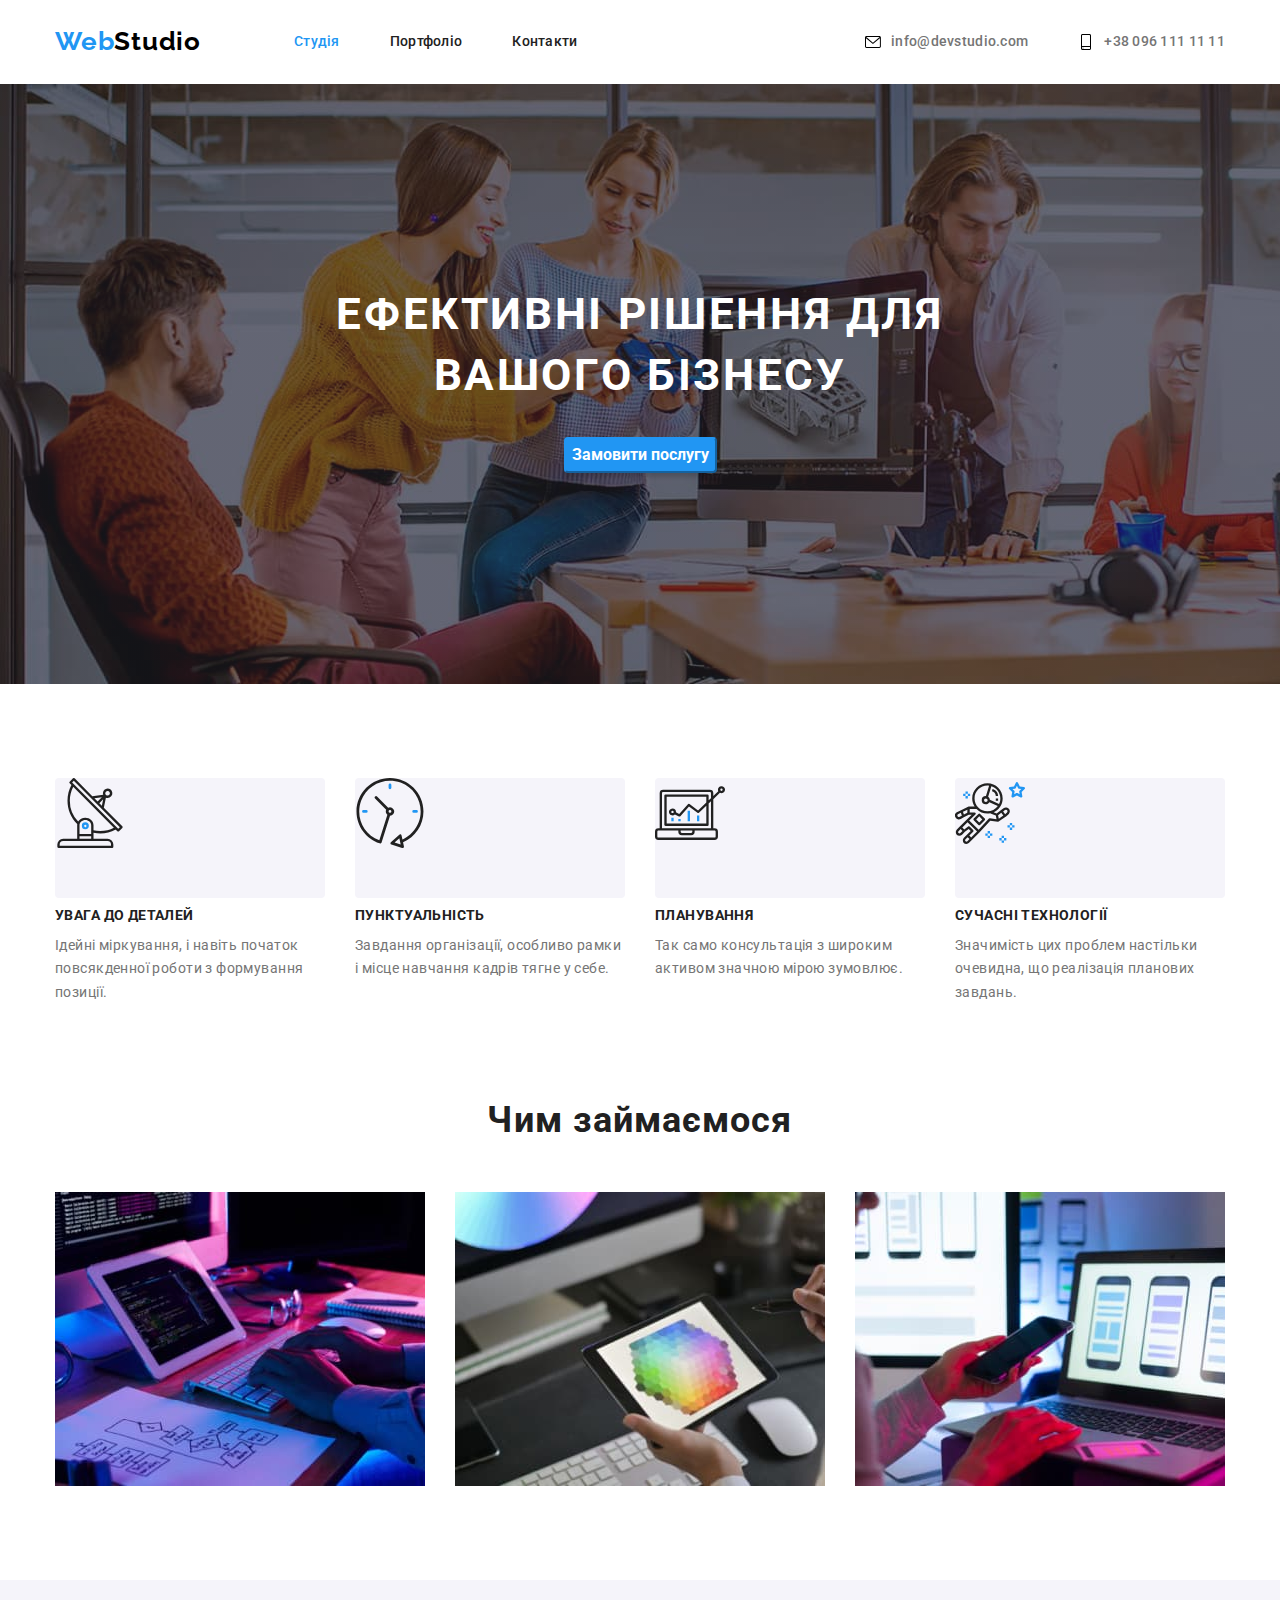
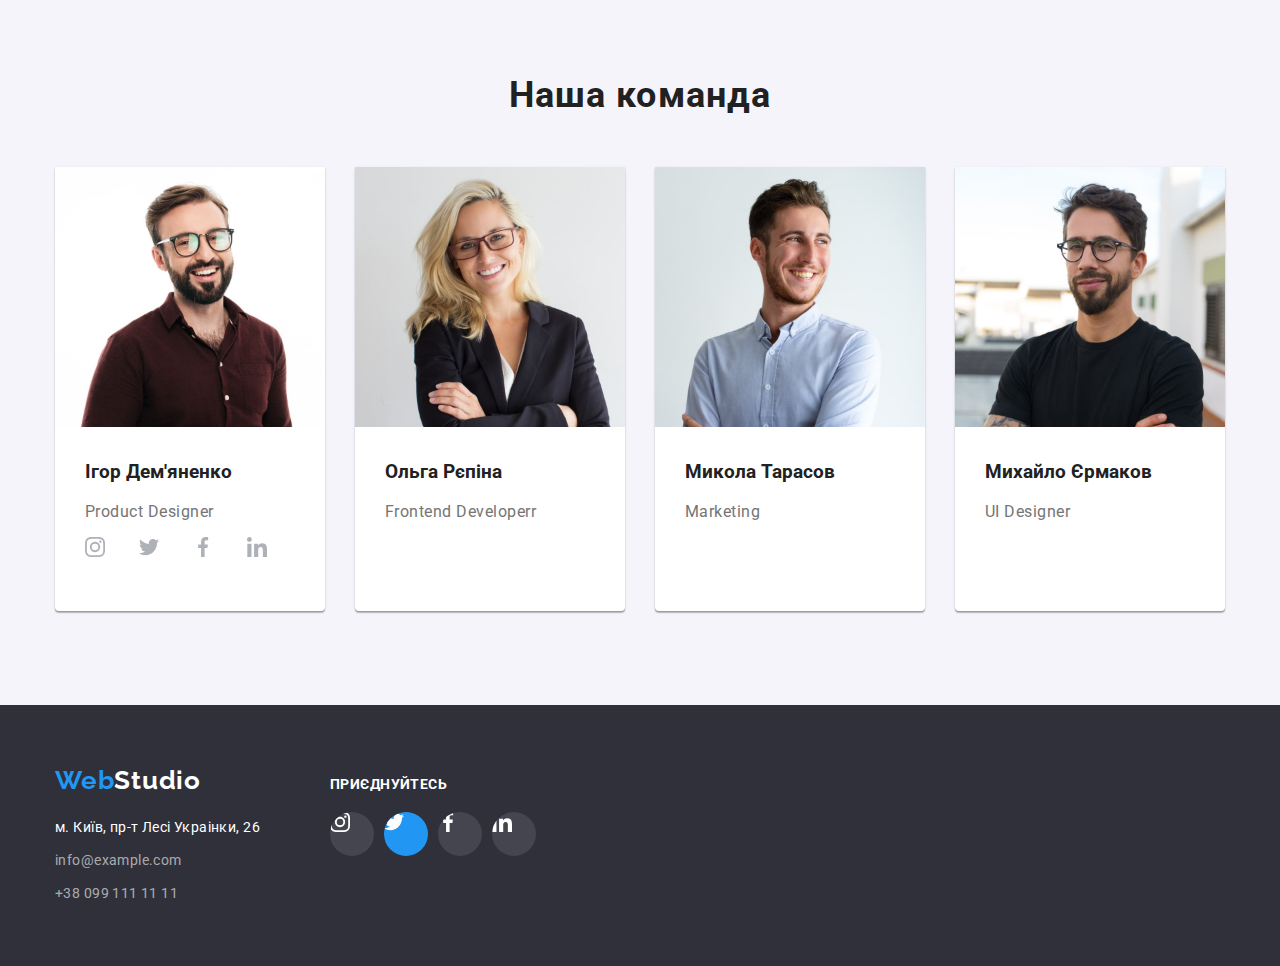
==== index.html @ 41661bf3 "виправлення" ====
<!DOCTYPE html>
<html lang="uk">
  <head>
    <meta charset="UTF-8" />
    <meta http-equiv="X-UA-Compatible" content="IE=edge" />
    <meta name="viewport" content="width=device-width, initial-scale=1.0" />
    <title>goit-markup-hw-03</title>

    <link rel="preconnect" href="https://fonts.googleapis.com" />
    <link rel="preconnect" href="https://fonts.gstatic.com" crossorigin />
    <link
      href="https://fonts.googleapis.com/css2?family=Raleway:wght@700&family=Roboto:wght@400;500;700;900&display=swap"
      rel="stylesheet"
    />

    <!-- Favicon start-->
    <link
      rel="apple-touch-icon"
      sizes="180x180"
      href="./images/favicon/apple-touch-icon.png"
    />
    <link
      rel="icon"
      type="image/png"
      sizes="32x32"
      href="./images/favicon/favicon-32x32.png"
    />
    <link
      rel="icon"
      type="image/png"
      sizes="16x16"
      href="./images/favicon/favicon-16x16.png"
    />
    <link rel="manifest" href="./images/favicon/site.webmanifest" />

    <link
      rel="stylesheet"
      href="https://cdnjs.cloudflare.com/ajax/libs/modern-normalize/1.1.0/modern-normalize.min.css"
    />
    <!-- <link rel="stylesheet" href="./css/common.css"> -->

    <link rel="stylesheet" href="./css/styles.css"/>


    <meta name="msapplication-TileColor" content="#da532c" />
    <meta name="theme-color" content="#ffffff" />
    <!-- Favicon end -->
  </head>
  <body class="page">
    <header>
        <div class="container-header container">
        <nav class="container-nav">
        <a class="logo" href=""><span>Web</span>Studio</a>

        <ul class="site-nav list">
          <li><a href="" class="link curent">Студія</a></li>
          <li><a href="./portfolio.html" class="link">Портфоліо</a></li>
          <li><a href="" class="link">Контакти</a></li>
        </ul>
        </nav>

        <ul class="contacts list">
          <li class="contacts-item elements">
            
            <svg class="contacts-icon envelope">
              <use href="./images/icons.svg#icon-envelope" width="16" height="16"></use>
            </svg>
            <a class="contacts-link" href="mailto:info@devstudio.com">info@devstudio.com</a>
          </li>
          <li class="contacts-item elements">
            
            <svg class="contacts-icon smartphone">
              <use href="./images/icons.svg#icon-smartphone" width="16" height="16"></use>
            </svg>
            <a class="contacts-link" href="tel:+380961111111">+38 096 111 11 11</a></li>
        </ul>
      
        </div>
    </header>

    <main>
      <div class="overlay">
      <section class="hero">
        <div class="container">
          <h1 class="hero-title">Ефективні рішення для вашого бізнесу</h1>
          <button type="button" class="btn">Замовити послугу</button>
        </div>
      
      </section>
    </div>

      <!-- /* Послуги */ -->
      <section>
        <div class="container">
        <!-- цей h2 будемо скривати -->
        <h2 class="visually-hidden">Наші особливості</h2>
        <div class="benefits">
          <ul class="benefits list">
            <li class="benefits-item">
                <svg class="icon-benefits antenna1">
                  <use href="./images/icons.svg#icon-antenna1" width="70" height="70"></use>
                </svg>
              <h3 class="section-title">Увага до деталей</h3>
              <p class="section-text">
                Ідейні міркування, і навіть початок повсякденної роботи з
                формування позиції.
              </p>
            </li>
            <li class="benefits-item">
                <svg class="icon-benefits clock2">
                  <use href="./images/icons.svg#icon-clock2" width="70" height="70"></use>
                </svg>
              <h3 class="section-title">Пунктуальність</h3>
              <p class="section-text">
                Завдання організації, особливо рамки і місце навчання кадрів
                тягне у себе.
              </p>
            </li>
            <li class="benefits-item">
                <svg class="icon-benefits diagram3">
                  <use href="./images/icons.svg#icon-diagram3" width="70" height="70"></use>
                </svg>
              <h3 class="section-title">Планування</h3>
              <p class="section-text">
                Так само консультація з широким активом значною мірою зумовлює.
              </p>
            </li>
            <li class="benefits-item">
                <svg class="icon-benefits astronaut4" >
                  <use href="./images/icons.svg#icon-astronaut4" width="70" height="70"></use>
                </svg>
              <h3 class="section-title">Сучасні технології</h3>
              <p class="section-text">
                Значимість цих проблем настільки очевидна, що реалізація
                планових завдань.
              </p>
            </li>
          </ul>
        </div>
      </section>

      <!-- Послуги -->
      <section class="projects">
        <div class="container">
          <h2 class="project-title">Чим займаємося</h2>
          <ul class="project list">
            <li>
              <img
                src="./images/img-left.jpg"
                alt="Людина працює на десктоп комп'ютері"
                width="370"
              />

              <!-- <p>Десктопні додатки</p> -->
            </li>
            <li>
              <img
                src="./images/img-right.jpg"
                alt="Людина працює на планшеті"
                width="370"
              />

              <!-- <p>Мобільні додатки</p> -->
            </li>
            <li>
              <img
                src="./images/img-center.jpg"
                alt="Людина працює на телефоні"
                width="370"
              />

              <!-- <p>Дизайнерські рішення</p> -->
            </li>
          </ul>
        </div>
      </section>

      <!-- Наша команда -->
      <section class="section heands">
        <div class="container-heands">
          <h2>Наша команда</h2>
          <ul class="heands list">
            <li class="heands-item">
              <img src="./images/igor.jpg" alt="Ігор" width="270" />
              <div class="name-position">
                <h3 class="section-title">Ігор Дем'яненко</h3>
                <p lang="en" class="position">Product Designer</p>
                <ul class="socials-list">
                  <li class="socials-item">
                    <a class="socials-link" href="https://instagram.com" target="_blank" rel="noopener noreferrer" aria-label="Инстаграм">
                      <svg class="socials-icon instagram" >
                      <use href="./images/icons.svg#icon-instagram" width="20" height="20"></use>
                    </svg>
                  </a>
                </li>
                <li class="socials-item">
                  <a class="socials-link" href="https://twitter.com" aria-label="Твиттер" target="_blank" rel="noopener noreferrer">
                    <svg class="socials-icon twitter" >
                      <use href="./images/icons.svg#icon-twitter" width="20" height="20"></use>
                    </svg>
                  </a>
                </li>
                <li class="socials-item">
                  <a class="socials-link" href="https://facebook.com" aria-label="Фейсбук" target="_blank" rel="noopener noreferrer">
                    <svg class="socials-icon facebook" >
                      <use href="./images/icons.svg#icon-facebook" width="20" height="20"></use>
                    </svg>
                  </a>
                </li>
                <li class="socials-item">
                  <a class="socials-link" href="https://facebook.com" aria-label="Фейсбук" target="_blank" rel="noopener noreferrer">
                    <svg class="socials-icon linkedin" >
                      <use href="./images/icons.svg#icon-linkedin" width="20" height="20"></use>
                    </svg>
                  </a>
                  </li>
                </ul>
              </li>


            <li class="heands-item">   
              <img src="./images/olga.jpg" alt="Ольга" width="270" />
              <div class="name-position">
                <h3 class="section-title">Ольга Рєпіна</h3>
                <p lang="en" class="position">Frontend Developerr</p>
              </li>  
              
              
              <li class="heands-item">  
              <img src="./images/mikola.jpg" alt="Микола" width="270" />
              <div class="name-position">
                <h3 class="section-title">Микола Тарасов</h3>
                <p lang="en" class="position">Marketing</p>
              </li> 
              
              
              <li class="heands-item">  
              <img src="./images/mihaylo.jpg" alt="Михайло" width="270" />
              <div class="name-position">
                <h3 class="section-title">Михайло Єрмаков</h3>
                <p lang="en" class="position">UI Designer</p>
              </li> 
        </ul>  
        </div>
      </section>
    </main>

    <footer class="section-footer">
      <div class="container-footer">
        <div class="left-said">
        <a class="logo" href=""><span>Web</span>Studio</a>
        <address class="section-address">
          <ul class="section-address-list">
            <li>
              <a class="item"
                href="https://goo.gl/maps/CPtrU1FHBa2aNyZL9"
                target="_blank"
                rel="noopener noreferrer nofollow"
                >м. Київ, пр-т Лесі Украінки, 26</a
              >
            </li>
            <li>
              <a class="mail" href="mailto:info@example.com"
                >info@example.com</a
              >
            </li>
            <li>
              <a class="tel" href="tel:+380991111111">+38 099 111 11 11</a>
            </li>
          </ul>
        </address>
        </div>
        
        <div class="footer-social-icon">
          <p class="footer-icon-text">Приєднуйтесь</p>
        <ul class="footer-socials list">
          <li class="foote-item">
            <a class="footer-link" href="https://instagram.com" target="_blank" rel="noopener noreferrer" aria-label="Инстаграм">
              <svg class="footer-icon instagram" >
              <use href="./images/icons.svg#icon-instagram" width="20" height="20"></use>
            </svg>
          </a>
        </li>
          <li class="footer item">
          <a class="footer-link" href="https://twitter.com" aria-label="Твиттер" target="_blank" rel="noopener noreferrer">
            <svg class="footer-icon twitter" >
              <use href="./images/icons.svg#icon-twitter" width="20" height="20"></use>
            </svg>
          </a>
        </li>
          <li class="footer item">
          <a class="footer-link" href="https://facebook.com" aria-label="Фейсбук" target="_blank" rel="noopener noreferrer">
            <svg class="footer-icon facebook" >
              <use href="./images/icons.svg#icon-facebook" width="20" height="20"></use>
            </svg>
          </a>
        </li>
          <li class="footer item">
          <a class="footer-link" href="https://facebook.com" aria-label="Фейсбук" target="_blank" rel="noopener noreferrer">
            <svg class="footer-icon linkedin" >
              <use href="./images/icons.svg#icon-linkedin" width="20" height="20"></use>
            </svg>
          </a>
          </li>
        </ul>
      </div>
    </footer>
  </body>
</html>
---- css/common.css ----
:root {
    --primery-text-color: #757575;
    --title-text-color: #212121;
    --accent-color: #2196F3;
}

body {
    font-family: Roboto, sans-serif;
    color: var(--primery-text-color);

}

.logo span {
    font-family: Raleway, sans-serif;
    font-weight: 700;
    color: #010202;
    font-style: normal;
    font-weight: 700;
    font-size: 26px;
    line-height: 1,2;
    letter-spacing: 0.03em;
}

.logo {
    font-family: Raleway, sans-serif;
    font-weight: 700;
    color: #000000;
    font-style: normal;
    font-weight: 700;
    font-size: 26px;
    line-height: 1,2;
    letter-spacing: 0.03em;
    
}
.logo:hover {
    color: #2196F3;
}


.site-nav .link.curent {
    color: var(--accent-color);
}


.list {
    list-style: none;
}
/* Цвет заголовков #212121 */

/* Цвет основного текста #757575 */

 /* белый #ffffff  */

/* акцент #2196F3  */

/* Цвет основного фона #F5F5F5 */

/* Цвет дополнительного фона #F5F4FA */


    /* site-nav */
    .site-nav a {
        color:var(--title-text-color);
        font-style: normal;
        font-weight: 500;
        font-size: 14px;
        line-height: 1.4;
        letter-spacing: 0.02em;
        text-decoration: none;
    }
    .contacts a {
        color: var(--primery-text-color);
        font-style: normal;
        font-weight: 500;
        font-size: 14px;
        line-height: 1.4;
        letter-spacing: 0.02em;
        text-decoration: none;
    }

.site-nav a:hover,
.site-nav a:focus {
    color: var(--accent-color);
}

.contacts a:hover,
.contacts a:focus {
    color: var(--accent-color);
}


/* Футер */

.section-footer {
    background-color: #2F303A;
}

.section-address .item {
    font-family: 'Roboto';
    color: #FFFFFF;
    font-weight: 400;
    font-size: 14px;
    line-height: 1.7;
    letter-spacing: 0.03em;
}

.section-address .mail,
.section-address .tel {
    font-family: 'Roboto';
    color: rgba(255, 255, 255, 0.6);
    font-weight: 400;
    font-size: 14px;
    line-height: 1.7;
    letter-spacing: 0.03em;

}
---- css/styles.css ----
:root {
  --primery-text-color: #757575;
  --title-text-color: #212121;
  --hover-text-color: #ffffff;
  --accent-color: #2196f3;
  --primary-background-color: #f5f4fa;
  --secondary-background-color: #2f303a;
  --hero-color: #ffffff;
}

/* Цвет заголовков #212121 */

/* Цвет основного текста #757575 */

/* белый #ffffff  */

/* акцент #2196F3  */

/* Цвет основного фона #F5F4FA */

/* Цвет дополнительного фона #2F303A */

/* site-nav */

body {
  font-family: "Roboto", sans-serif;
  color: var(--primery-text-color);
}

/* header start */

.container-header {
  display: flex;
  justify-content: space-between;
}

.container {
  width: 1200px;
  margin-left: auto;
  margin-right: auto;
  padding-left: 15px;
  padding-right: 15px;
}

.container-nav {
  display: flex;
}

.container-nav,
.contacts-list {
  align-items: center;
}

.site-nav.list {
  display: flex;
}

.list {
  margin: 0px;
  padding: 0px;
  list-style: none;
}

.contacts.list {
  display: flex;
}

.contacts-link {
  display: flex;
  margin: 0;
  padding: 0;
  
}

.contacts-item {
  display: flex;
  align-items: center;
}

.contacts-icon {
  display: flex;
  margin-right: 10px;
  width: 16px;
  height: 16px;
  border: none;
  background-color: #ffffff;


}

.contacts-icon:hover {
  fill: none;
  stroke: var(--accent-color);
  cursor: pointer;

}

.section-address a:hover {
  color: #2196f3;
}

.section-address ul {
  padding-inline-start: 15px;
  margin-top: 0px;
  list-style: none;
}

.logo span {
  font-family: "Raleway", sans-serif;
  font-weight: 700;
  color: var(--accent-color);
  font-weight: 700;
  font-size: 26px;
  line-height: 1.2;
  letter-spacing: 0.03em;
  text-decoration: none;
}

.logo {
  font-family: "Raleway", sans-serif;
  font-weight: 700;
  color: #000000;
  font-weight: 700;
  font-size: 26px;
  line-height: 1.2;
  letter-spacing: 0.03em;
  text-decoration: none;

  min-width: 145px;
  max-width: 170px;

  margin-right: 93px;
}

.logo:hover {
  color: #2196f3;
}

.site-nav .link.curent {
  font-family: "Roboto";
  color: var(--accent-color);
}

.site-nav a {
  color: var(--title-text-color);
  font-weight: 500;
  font-size: 14px;
  line-height: 1.4;
  letter-spacing: 0.02em;
  text-decoration: none;
  padding-top: 32px;
  padding-bottom: 32px;
  display: inline-block;
}
.contacts a {
  color: var(--primery-text-color);
  font-weight: 500;
  font-size: 14px;
  line-height: 1.4;
  letter-spacing: 0.02em;
  text-decoration: none;
  padding-top: 32px;
  padding-bottom: 32px;
  display: inline-block;
}

.site-nav a:hover,
.site-nav a:focus {
  color: var(--accent-color);
}

.site-nav.list li:not(:last-child) {
  margin-right: 50px;
}

.contacts.list li:not(:last-child) {
  margin-right: 50px;
}

.contacts a:hover,
.contacts a:focus {
  color: var(--accent-color);
}

/* header end */

/* Hero */

.section-title {
  color: var(--title-text-color);
}

/* потім прибрати фон */

.hero {
  padding-top: 200px;
  padding-bottom: 200px;

}

.overlay {
  max-width: 1600px;
  height: 600px;
  margin-left: auto;
  margin-right: auto;
  background-image: linear-gradient(to right, rgba(47, 48, 58, 0.4), rgba(47, 48, 58, 0.4)), url(../images/hero.jpg);
  background-repeat: no-repeat;
  display: block;
  
}

.hero-title {
  width: 700px;
  margin: 0px auto;
  color: var(--hero-color);
  font-size: 44px;
  line-height: 1.4;
  text-align: center;
  letter-spacing: 0.06em;
  text-transform: uppercase;
  margin-bottom: 30px;
}
.btn {
  color: #ffffff;
  background-color: var(--accent-color);
  font-family: inherit;
  font-weight: 700;
  font-size: 16px;
  line-height: 1.9;

  border-color: var(--accent-color);
  box-shadow: 0px 4px 4px rgba(0, 0, 0, 0.15);
  border-radius: 4px;
  cursor: pointer;
  margin-left: auto;
  margin-right: auto;
  display: block;
}

.btn:hover {
  background: #188ce8;
}

/* Переваги */

.visually-hidden {
  position: absolute;
  white-space: nowrap;
  width: 1px;
  height: 1px;
  overflow: hidden;
  border: 0;
  padding: 0;
  clip: rect(0 0 0 0);
  clip-path: inset(50%);
  margin: -1px;
}




.benefits.list .section-title {
  color: var(--title-text-color);
  font-weight: 700;
  font-size: 14px;
  line-height: 1.14;
  letter-spacing: 0.03em;
  text-transform: uppercase;
  margin-top: 0px;
  margin-bottom: 10px;
}

.benefits.list .section-text {
  color: var(--primery-text-color);
  font-size: 14px;
  line-height: 1.7;
  letter-spacing: 0.03em;
  margin: 0px;
}

.benefits {
  display: flex; 
}

.benefits.list {
  display: flex;
  padding-top: 94px;
  padding-bottom: 94px;
  display: flex;
  margin-top: 0px;
  margin-bottom: 0px;


}


.icon-benefits {
  display: flex;
  width: 270px;
  height: 120px;
  background-color: #F5F4FA;
  margin-bottom: 10px;
  border: none;
  border-radius: 4px;
  justify-content: center;
  align-items: center;


}

.benefits.list li:not(:last-child) {
  margin-right: 30px;
}

.benefits.list h3 {
  margin-top: 0px;
}

/* Послуги */

.projects {
  padding-bottom: 94px;
}

.project-title {
  color: var(--title-text-color);
  font-weight: 700;
  font-size: 36px;
  line-height: 1.2;
  text-align: center;
  letter-spacing: 0.03em;

  margin-bottom: 50px;
  margin-left: auto;
  margin-right: auto;
  margin-top: 0px;
}

ul.project.list {
  display: flex;
  margin: 0px;
  padding: 0px;
}

.project.list li:not(:last-child) {
  margin-right: 30px;
}

.project.list img {
  display: block;
}

/* Команда */

.section.heands {
  background-color: #f5f4fa;
  padding-top: 94px;
  padding-bottom: 94px;
}

.container-heands {
  width: 1200px;
  margin-left: auto;
  margin-right: auto;
  padding-left: 15px;
  padding-right: 15px;
}

ul.heands.list {
  display: flex;
  margin: 0px;
  padding: 0px;
gap: 30px;

}

.heands-item {
background-color: #ffffff;
  box-shadow: 0px 1px 3px rgba(0, 0, 0, 0.12), 0px 1px 1px rgba(0, 0, 0, 0.14),
  0px 2px 1px rgba(0, 0, 0, 0.2);
  border-radius: 0px 0px 4px 4px;
}





.section.heands h2 {
  color: var(--title-text-color);
  font-weight: 700;
  font-size: 36px;
  line-height: 1.2;
  letter-spacing: 0.03em;
  margin-left: auto;
  margin-right: auto;
  margin-top: 0px;
  margin-bottom: 50px;
  text-align: center;
}

.heands-list h3 {
  color: var(--title-text-color);
  font-weight: 500;
  font-size: 16px;
  line-height: 1.2;
  letter-spacing: 0.03em;
}

.name-position {
  padding: 30px;
}
.name-position h3 {
  margin-top: 0px;
}



.position {
  display: inline-block;
  color: var(--primery-text-color);
  font-size: 16px;
  line-height: 1.2;
  letter-spacing: 0.03em;
  margin-top: 0;
margin-bottom: 16px;
}


.socials-list{
  display: flex;
padding: 0;
gap: 10px;
list-style: none;
}

.socials-icon {
display: flex;

  width: 44px;
  height: 44px;

}

.socials-link {
  display: flex;
  border-radius: 50%;
 fill: #AFB1B8;

  justify-content: center;
  align-items: center;

}

.socials-link:hover,
.socials-link:focus {
  fill: #ffffff;
  background-color: #188ce8;
}




/* Футер */

.section-footer {
  background-color: var(--secondary-background-color);
  padding-top: 60px;
  padding-bottom: 60px;
}


.section-address .item {
  color: #ffffff;
  font-style: normal;
  font-size: 14px;
  line-height: 1.7;
  letter-spacing: 0.03em;
}

.section-address .mail,
.section-address .tel {
  color: rgba(255, 255, 255, 0.6);
  font-style: normal;
  font-size: 14px;
  line-height: 1.7;
  letter-spacing: 0.03em;
}

.section-address ul {
  margin: 0px;
  padding: 0px;
  margin-right: 70px;
}

.section-footer {
  background-color: var(--secondary-background-color);
}

.container-footer {

  width: 1200px;
  margin-left: auto;
  margin-right: auto;
  padding-left: 15px;
  padding-right: 15px;
}

.container-footer a {
  text-decoration: none;
}

.container-footer .logo {
  color: white;
  display: inline-block;
  margin-bottom: 20px;
}

.section-address li:not(:last-child) {
  margin-bottom: 9px;
  
}

.container-footer {
  display: flex;
  align-items: baseline;
}

.footer-icon-text {
  color: #ffffff;
  text-transform: uppercase;
  font-style: normal;
font-weight: 700;
font-size: 14px;
line-height: 1,14;
letter-spacing: 0.03em;
  margin-top: 0;
  margin-bottom: 20px;

}

.footer-icon {
width: 44px;
height: 44px;
fill: #FFFFFF;
background-color: rgba(255, 255, 255, 0.1);
border-radius: 50%;
}


.footer-socials.list {
  display: flex;
  gap: 10px;
}

.footer-icon.twitter {
  background-color: rgba(33, 150, 243, 1);
border-radius: 50%;
}

.footer-link {
  display: flex;
  justify-content: center;
  align-items: center;
}
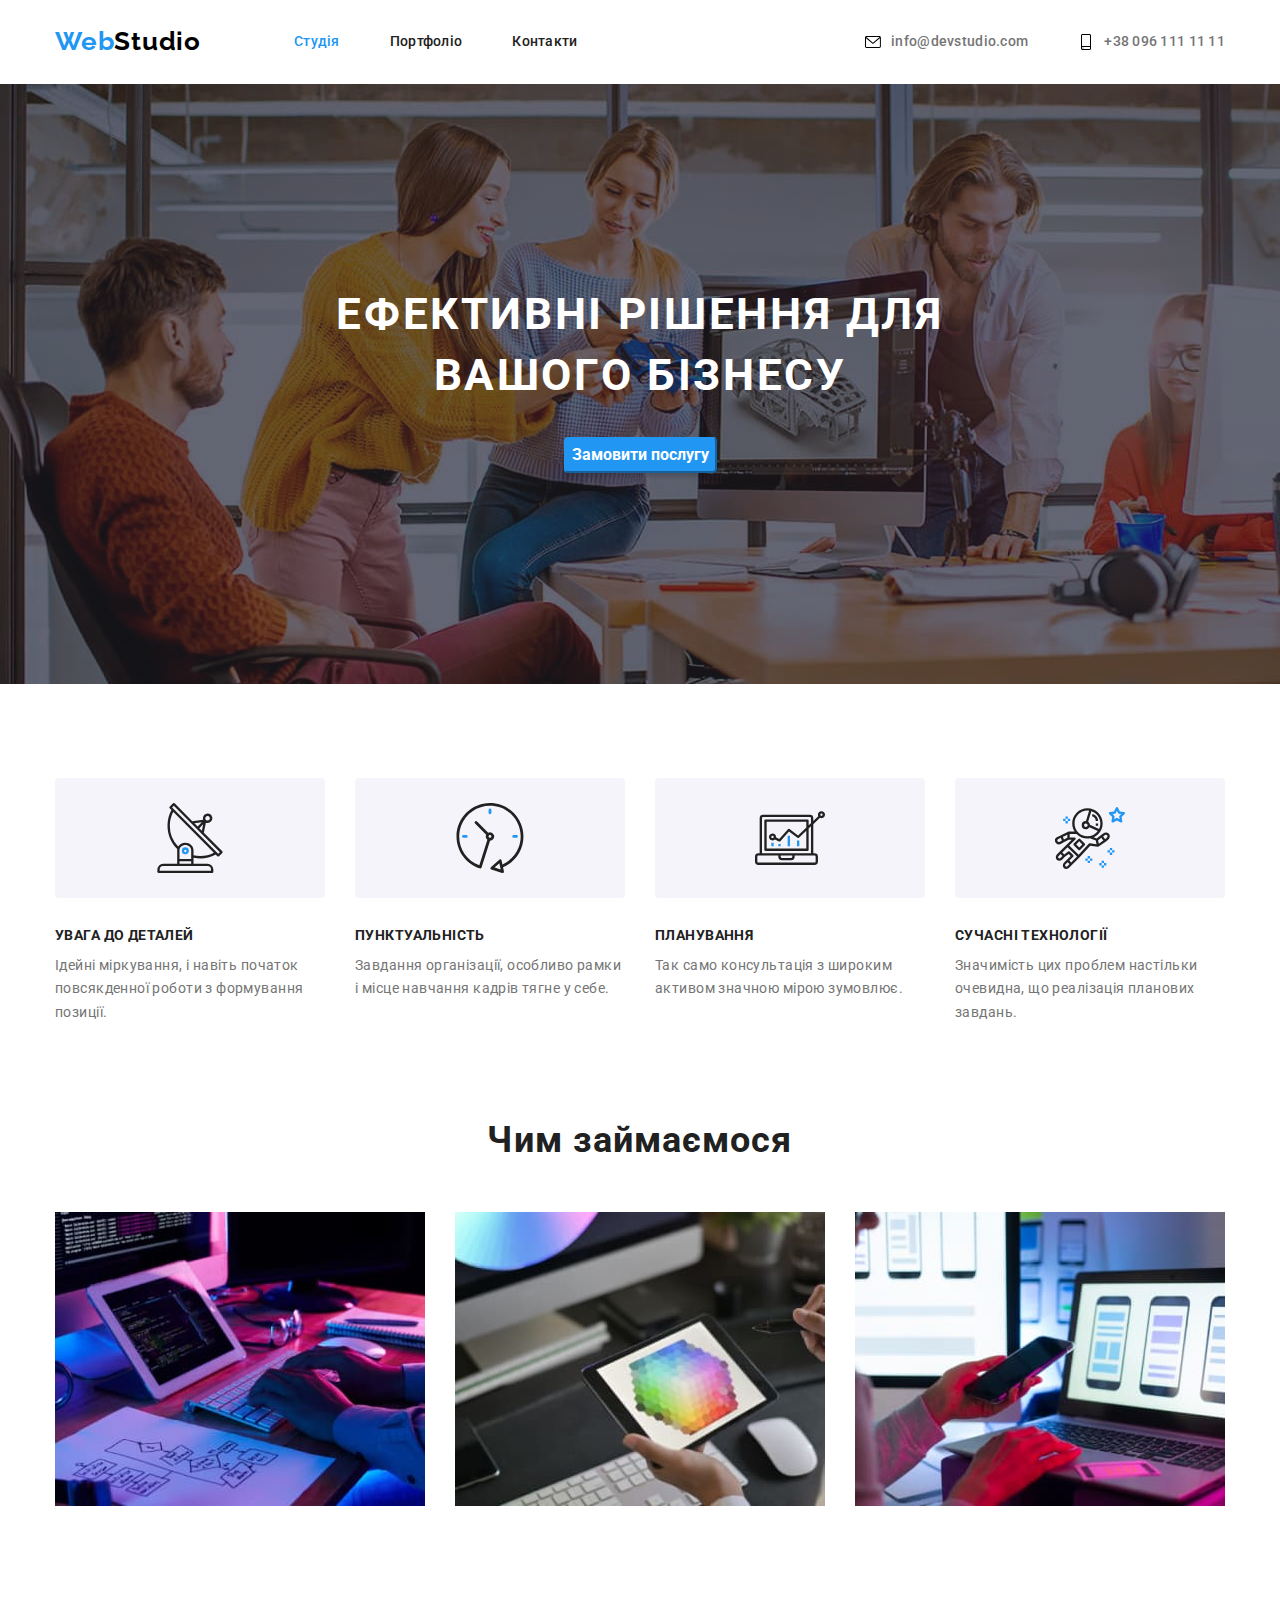
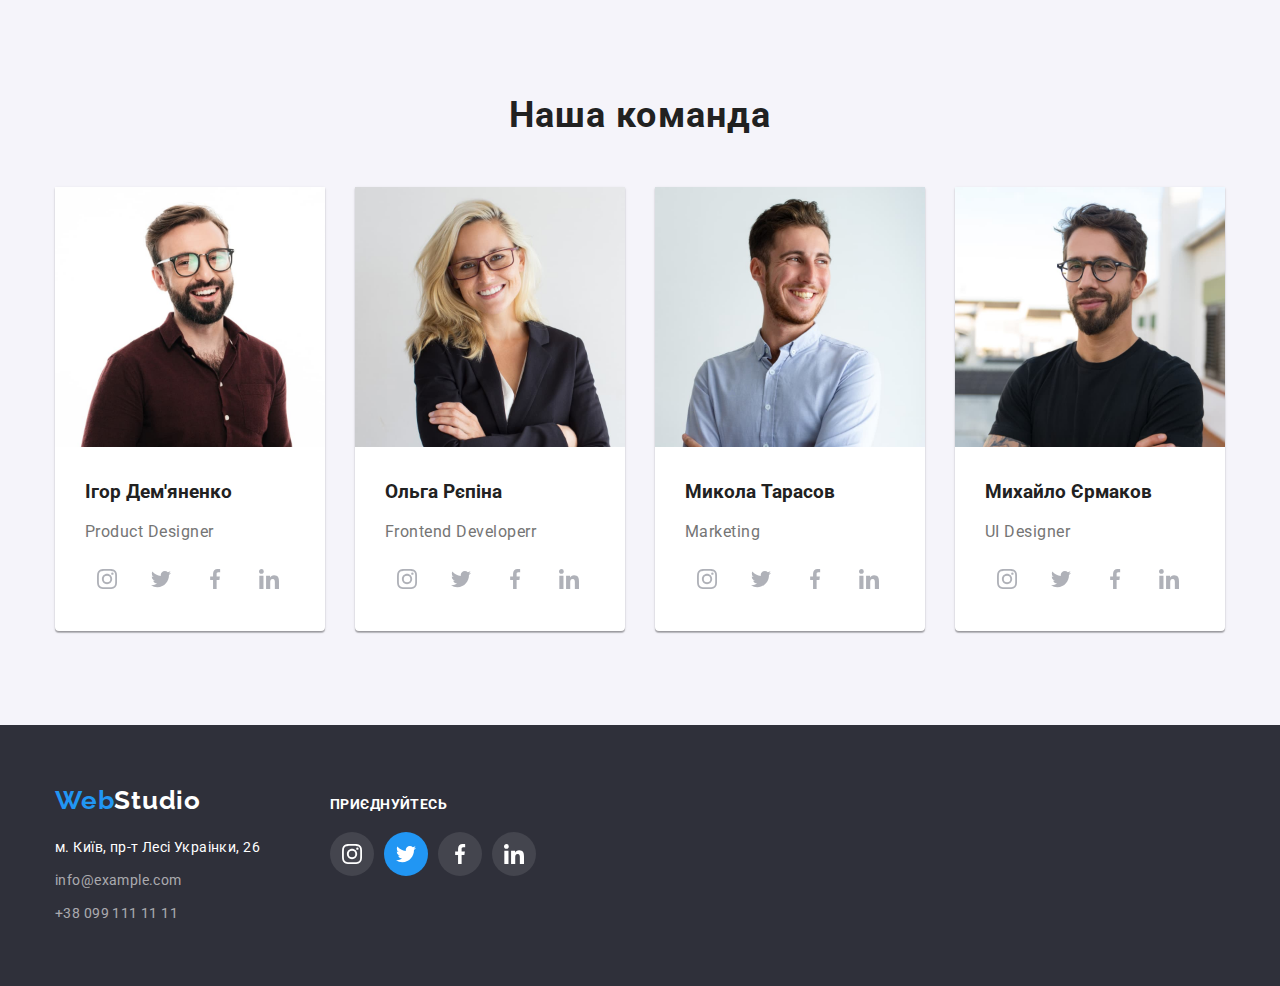
==== commit 9cea3a10: "Виправлення" ====
--- a/index.html
+++ b/index.html
@@ -96,39 +96,47 @@
         <h2 class="visually-hidden">Наші особливості</h2>
         <div class="benefits">
           <ul class="benefits list">
-            <li class="benefits-item">
-                <svg class="icon-benefits antenna1">
-                  <use href="./images/icons.svg#icon-antenna1" width="70" height="70"></use>
+            <li>
+              <div class="benefits-item">
+                <svg class="icon-benefits antenna1" width="70" height="70">
+                  <use href="./images/icons.svg#icon-antenna1"></use>
                 </svg>
+              </div>
               <h3 class="section-title">Увага до деталей</h3>
               <p class="section-text">
                 Ідейні міркування, і навіть початок повсякденної роботи з
                 формування позиції.
               </p>
             </li>
-            <li class="benefits-item">
-                <svg class="icon-benefits clock2">
-                  <use href="./images/icons.svg#icon-clock2" width="70" height="70"></use>
+            <li>
+              <div class="benefits-item">
+                <svg class="icon-benefits clock2" width="70" height="70">
+                  <use href="./images/icons.svg#icon-clock2"></use>
                 </svg>
+                </div>
               <h3 class="section-title">Пунктуальність</h3>
               <p class="section-text">
                 Завдання організації, особливо рамки і місце навчання кадрів
                 тягне у себе.
               </p>
             </li>
-            <li class="benefits-item">
-                <svg class="icon-benefits diagram3">
-                  <use href="./images/icons.svg#icon-diagram3" width="70" height="70"></use>
+            <li>
+              <div class="benefits-item">
+                <svg class="icon-benefits diagram3"width="70" height="70">
+                  <use href="./images/icons.svg#icon-diagram3"></use>
                 </svg>
+                </div>
               <h3 class="section-title">Планування</h3>
               <p class="section-text">
                 Так само консультація з широким активом значною мірою зумовлює.
               </p>
             </li>
-            <li class="benefits-item">
-                <svg class="icon-benefits astronaut4" >
-                  <use href="./images/icons.svg#icon-astronaut4" width="70" height="70"></use>
+            <li>
+              <div class="benefits-item">
+                <svg class="icon-benefits astronaut4"  width="70" height="70">
+                  <use href="./images/icons.svg#icon-astronaut4"></use>
                 </svg>
+                </div>
               <h3 class="section-title">Сучасні технології</h3>
               <p class="section-text">
                 Значимість цих проблем настільки очевидна, що реалізація
@@ -188,29 +196,29 @@
                 <ul class="socials-list">
                   <li class="socials-item">
                     <a class="socials-link" href="https://instagram.com" target="_blank" rel="noopener noreferrer" aria-label="Инстаграм">
-                      <svg class="socials-icon instagram" >
-                      <use href="./images/icons.svg#icon-instagram" width="20" height="20"></use>
+                      <svg class="socials-icon instagram" width="20" height="20">
+                      <use href="./images/icons.svg#icon-instagram"></use>
                     </svg>
                   </a>
                 </li>
                 <li class="socials-item">
                   <a class="socials-link" href="https://twitter.com" aria-label="Твиттер" target="_blank" rel="noopener noreferrer">
-                    <svg class="socials-icon twitter" >
-                      <use href="./images/icons.svg#icon-twitter" width="20" height="20"></use>
-                    </svg>
-                  </a>
-                </li>
-                <li class="socials-item">
-                  <a class="socials-link" href="https://facebook.com" aria-label="Фейсбук" target="_blank" rel="noopener noreferrer">
-                    <svg class="socials-icon facebook" >
-                      <use href="./images/icons.svg#icon-facebook" width="20" height="20"></use>
-                    </svg>
-                  </a>
-                </li>
-                <li class="socials-item">
-                  <a class="socials-link" href="https://facebook.com" aria-label="Фейсбук" target="_blank" rel="noopener noreferrer">
-                    <svg class="socials-icon linkedin" >
-                      <use href="./images/icons.svg#icon-linkedin" width="20" height="20"></use>
+                    <svg class="socials-icon twitter" width="20" height="20">
+                      <use href="./images/icons.svg#icon-twitter"></use>
+                    </svg>
+                  </a>
+                </li>
+                <li class="socials-item">
+                  <a class="socials-link" href="https://facebook.com" aria-label="Фейсбук" target="_blank" rel="noopener noreferrer">
+                    <svg class="socials-icon facebook" width="20" height="20">
+                      <use href="./images/icons.svg#icon-facebook"></use>
+                    </svg>
+                  </a>
+                </li>
+                <li class="socials-item">
+                  <a class="socials-link" href="https://facebook.com" aria-label="Фейсбук" target="_blank" rel="noopener noreferrer">
+                    <svg class="socials-icon linkedin" width="20" height="20">
+                      <use href="./images/icons.svg#icon-linkedin"></use>
                     </svg>
                   </a>
                   </li>
@@ -223,6 +231,36 @@
               <div class="name-position">
                 <h3 class="section-title">Ольга Рєпіна</h3>
                 <p lang="en" class="position">Frontend Developerr</p>
+                <ul class="socials-list">
+                  <li class="socials-item">
+                    <a class="socials-link" href="https://instagram.com" target="_blank" rel="noopener noreferrer" aria-label="Инстаграм">
+                      <svg class="socials-icon instagram" width="20" height="20">
+                      <use href="./images/icons.svg#icon-instagram"></use>
+                    </svg>
+                  </a>
+                </li>
+                <li class="socials-item">
+                  <a class="socials-link" href="https://twitter.com" aria-label="Твиттер" target="_blank" rel="noopener noreferrer">
+                    <svg class="socials-icon twitter" width="20" height="20">
+                      <use href="./images/icons.svg#icon-twitter"></use>
+                    </svg>
+                  </a>
+                </li>
+                <li class="socials-item">
+                  <a class="socials-link" href="https://facebook.com" aria-label="Фейсбук" target="_blank" rel="noopener noreferrer">
+                    <svg class="socials-icon facebook" width="20" height="20">
+                      <use href="./images/icons.svg#icon-facebook"></use>
+                    </svg>
+                  </a>
+                </li>
+                <li class="socials-item">
+                  <a class="socials-link" href="https://facebook.com" aria-label="Фейсбук" target="_blank" rel="noopener noreferrer">
+                    <svg class="socials-icon linkedin" width="20" height="20">
+                      <use href="./images/icons.svg#icon-linkedin"></use>
+                    </svg>
+                  </a>
+                  </li>
+                </ul>
               </li>  
               
               
@@ -231,6 +269,36 @@
               <div class="name-position">
                 <h3 class="section-title">Микола Тарасов</h3>
                 <p lang="en" class="position">Marketing</p>
+                <ul class="socials-list">
+                  <li class="socials-item">
+                    <a class="socials-link" href="https://instagram.com" target="_blank" rel="noopener noreferrer" aria-label="Инстаграм">
+                      <svg class="socials-icon instagram" width="20" height="20">
+                      <use href="./images/icons.svg#icon-instagram"></use>
+                    </svg>
+                  </a>
+                </li>
+                <li class="socials-item">
+                  <a class="socials-link" href="https://twitter.com" aria-label="Твиттер" target="_blank" rel="noopener noreferrer">
+                    <svg class="socials-icon twitter" width="20" height="20">
+                      <use href="./images/icons.svg#icon-twitter"></use>
+                    </svg>
+                  </a>
+                </li>
+                <li class="socials-item">
+                  <a class="socials-link" href="https://facebook.com" aria-label="Фейсбук" target="_blank" rel="noopener noreferrer">
+                    <svg class="socials-icon facebook" width="20" height="20">
+                      <use href="./images/icons.svg#icon-facebook"></use>
+                    </svg>
+                  </a>
+                </li>
+                <li class="socials-item">
+                  <a class="socials-link" href="https://facebook.com" aria-label="Фейсбук" target="_blank" rel="noopener noreferrer">
+                    <svg class="socials-icon linkedin" width="20" height="20">
+                      <use href="./images/icons.svg#icon-linkedin"></use>
+                    </svg>
+                  </a>
+                  </li>
+                </ul>
               </li> 
               
               
@@ -239,6 +307,36 @@
               <div class="name-position">
                 <h3 class="section-title">Михайло Єрмаков</h3>
                 <p lang="en" class="position">UI Designer</p>
+                <ul class="socials-list">
+                  <li class="socials-item">
+                    <a class="socials-link" href="https://instagram.com" target="_blank" rel="noopener noreferrer" aria-label="Инстаграм">
+                      <svg class="socials-icon instagram" width="20" height="20">
+                      <use href="./images/icons.svg#icon-instagram"></use>
+                    </svg>
+                  </a>
+                </li>
+                <li class="socials-item">
+                  <a class="socials-link" href="https://twitter.com" aria-label="Твиттер" target="_blank" rel="noopener noreferrer">
+                    <svg class="socials-icon twitter" width="20" height="20">
+                      <use href="./images/icons.svg#icon-twitter"></use>
+                    </svg>
+                  </a>
+                </li>
+                <li class="socials-item">
+                  <a class="socials-link" href="https://facebook.com" aria-label="Фейсбук" target="_blank" rel="noopener noreferrer">
+                    <svg class="socials-icon facebook" width="20" height="20">
+                      <use href="./images/icons.svg#icon-facebook"></use>
+                    </svg>
+                  </a>
+                </li>
+                <li class="socials-item">
+                  <a class="socials-link" href="https://facebook.com" aria-label="Фейсбук" target="_blank" rel="noopener noreferrer">
+                    <svg class="socials-icon linkedin" width="20" height="20">
+                      <use href="./images/icons.svg#icon-linkedin"></use>
+                    </svg>
+                  </a>
+                  </li>
+                </ul>
               </li> 
         </ul>  
         </div>
@@ -276,29 +374,29 @@
         <ul class="footer-socials list">
           <li class="foote-item">
             <a class="footer-link" href="https://instagram.com" target="_blank" rel="noopener noreferrer" aria-label="Инстаграм">
-              <svg class="footer-icon instagram" >
-              <use href="./images/icons.svg#icon-instagram" width="20" height="20"></use>
+              <svg class="footer-icon instagram" width="20" height="20">
+              <use href="./images/icons.svg#icon-instagram"></use>
             </svg>
           </a>
         </li>
           <li class="footer item">
-          <a class="footer-link" href="https://twitter.com" aria-label="Твиттер" target="_blank" rel="noopener noreferrer">
-            <svg class="footer-icon twitter" >
-              <use href="./images/icons.svg#icon-twitter" width="20" height="20"></use>
+          <a class="footer-link twitter" href="https://twitter.com" aria-label="Твиттер" target="_blank" rel="noopener noreferrer">
+            <svg class="footer-icon twitter" width="20" height="20">
+              <use href="./images/icons.svg#icon-twitter"></use>
             </svg>
           </a>
         </li>
           <li class="footer item">
           <a class="footer-link" href="https://facebook.com" aria-label="Фейсбук" target="_blank" rel="noopener noreferrer">
-            <svg class="footer-icon facebook" >
-              <use href="./images/icons.svg#icon-facebook" width="20" height="20"></use>
+            <svg class="footer-icon facebook" width="20" height="20">
+              <use href="./images/icons.svg#icon-facebook"></use>
             </svg>
           </a>
         </li>
           <li class="footer item">
           <a class="footer-link" href="https://facebook.com" aria-label="Фейсбук" target="_blank" rel="noopener noreferrer">
-            <svg class="footer-icon linkedin" >
-              <use href="./images/icons.svg#icon-linkedin" width="20" height="20"></use>
+            <svg class="footer-icon linkedin" width="20" height="20">
+              <use href="./images/icons.svg#icon-linkedin"></use>
             </svg>
           </a>
           </li>
--- a/css/styles.css
+++ b/css/styles.css
@@ -286,24 +286,34 @@
   display: flex;
   padding-top: 94px;
   padding-bottom: 94px;
-  display: flex;
-  margin-top: 0px;
-  margin-bottom: 0px;
-
-
-}
-
-
-.icon-benefits {
-  display: flex;
+
+
+}
+.benefits.list .benefits-item {
   width: 270px;
   height: 120px;
-  background-color: #F5F4FA;
-  margin-bottom: 10px;
-  border: none;
-  border-radius: 4px;
+}
+.benefits.list {
+  width: 270px;
+}
+
+
+
+
+.benefits-item {
+display: flex;
   justify-content: center;
   align-items: center;
+  border-radius: 4px;
+  background-color: #F5F4FA;
+  margin-bottom: 30px;
+}
+
+
+.icon-benefits {
+  display: flex;
+
+
 
 
 }
@@ -430,22 +440,21 @@
   display: flex;
 padding: 0;
 gap: 10px;
-list-style: none;
+list-style: none ;
 }
 
 .socials-icon {
 display: flex;
-
+fill: #AFB1B8;
+
+}
+
+.socials-link {
   width: 44px;
   height: 44px;
 
-}
-
-.socials-link {
   display: flex;
   border-radius: 50%;
- fill: #AFB1B8;
-
   justify-content: center;
   align-items: center;
 
@@ -453,8 +462,12 @@
 
 .socials-link:hover,
 .socials-link:focus {
-  fill: #ffffff;
+
   background-color: #188ce8;
+}
+.socials-icon:hover,
+.socials-icon:focus {
+  fill: #ffffff; 
 }
 
 
@@ -539,11 +552,7 @@
 }
 
 .footer-icon {
-width: 44px;
-height: 44px;
 fill: #FFFFFF;
-background-color: rgba(255, 255, 255, 0.1);
-border-radius: 50%;
 }
 
 
@@ -552,13 +561,17 @@
   gap: 10px;
 }
 
-.footer-icon.twitter {
-  background-color: rgba(33, 150, 243, 1);
-border-radius: 50%;
-}
 
 .footer-link {
-  display: flex;
+ width: 44px;
+ height: 44px;
+ background-color: rgba(255, 255, 255, 0.1);
+  display: flex;
+  border-radius: 50%;
   justify-content: center;
   align-items: center;
 }
+
+.footer-link.twitter {
+  background-color: var(--accent-color);
+}
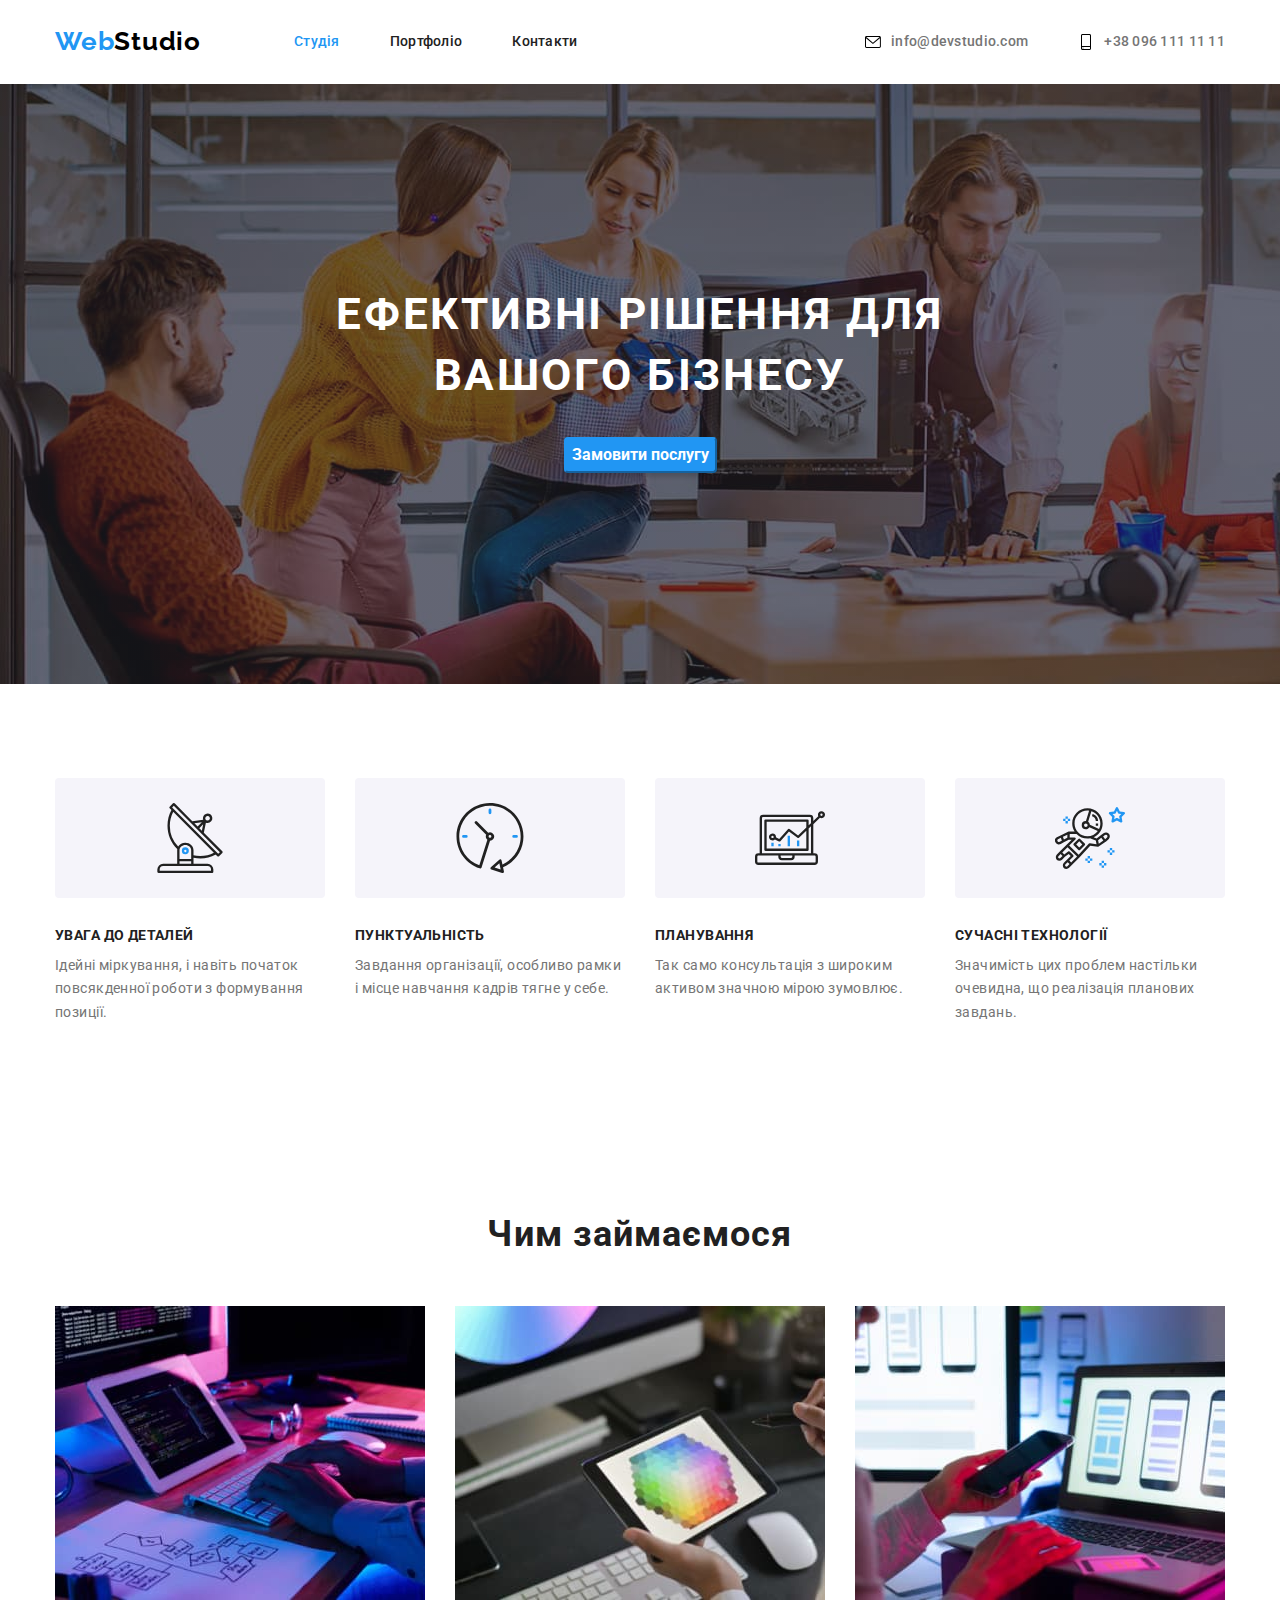
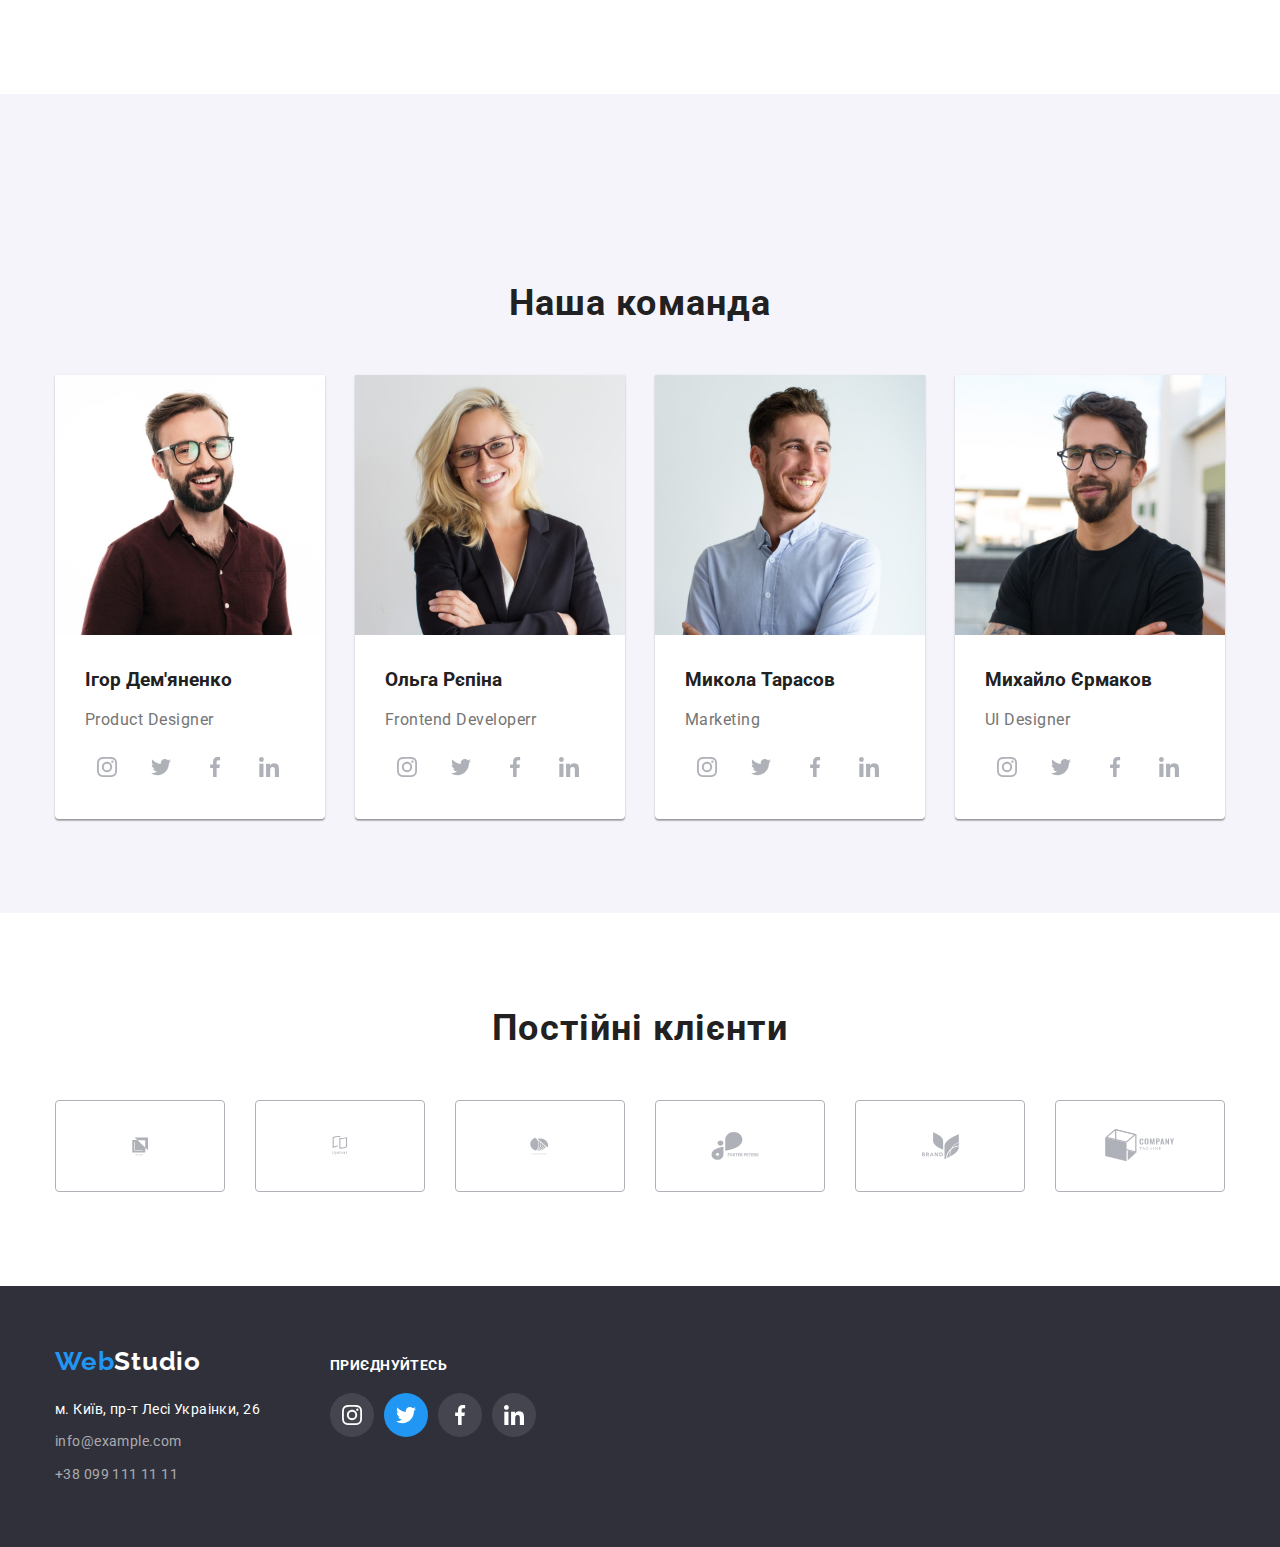
==== commit 198142e1: "внесені правки" ====
--- a/index.html
+++ b/index.html
@@ -341,6 +341,58 @@
         </ul>  
         </div>
       </section>
+
+       <!-- Клієнти -->
+       <section class="section clients">
+        <div class="container-clients">
+          <h2 class="clients-title">Постійні клієнти</h2>  
+      <ul class="clients-list">
+        <li class="clients-item">
+          <a class="clients-link" href="">
+            <svg class="clients-icon" width="41" height="46.7">
+            <use href="./images/icons.svg#icon-yaco1"></use>
+          </svg>
+        </a>
+      </li>
+      <li class="clients-item">
+        <a class="clients-link" href="">
+          <svg class="clients-icon" width="40" height="52">
+          <use href="./images/icons.svg#icon-company2"></use>
+        </svg>
+      </a>
+    </li>
+    <li class="clients-item">
+      <a class="clients-link" href="">
+        <svg class="clients-icon" width="44" height="41">
+        <use href="./images/icons.svg#icon-company3"></use>
+      </svg>
+    </a>
+  </li>
+  <li class="clients-item">
+    <a class="clients-link" href="">
+      <svg class="clients-icon" width="85" height="41">
+      <use href="./images/icons.svg#icon-foster-peters4"></use>
+    </svg>
+  </a>
+</li>
+<li class="clients-item">
+  <a class="clients-link" href="">
+    <svg class="clients-icon" width="63" height="46">
+    <use href="./images/icons.svg#icon-brand5"></use>
+  </svg>
+</a>
+</li>
+<li class="clients-item">
+  <a class="clients-link" href="">
+    <svg class="clients-icon" width="94" height="44">
+    <use href="./images/icons.svg#icon-tag-line6"></use>
+  </svg>
+</a>
+</li>
+      </ul>  
+
+      </div> 
+
     </main>
 
     <footer class="section-footer">
@@ -354,13 +406,11 @@
                 href="https://goo.gl/maps/CPtrU1FHBa2aNyZL9"
                 target="_blank"
                 rel="noopener noreferrer nofollow"
-                >м. Київ, пр-т Лесі Украінки, 26</a
-              >
+                >м. Київ, пр-т Лесі Украінки, 26</a>
             </li>
             <li>
               <a class="mail" href="mailto:info@example.com"
-                >info@example.com</a
-              >
+                >info@example.com</a>
             </li>
             <li>
               <a class="tel" href="tel:+380991111111">+38 099 111 11 11</a>
--- a/css/styles.css
+++ b/css/styles.css
@@ -69,7 +69,6 @@
   display: flex;
   margin: 0;
   padding: 0;
-  
 }
 
 .contacts-item {
@@ -84,15 +83,12 @@
   height: 16px;
   border: none;
   background-color: #ffffff;
-
-
 }
 
 .contacts-icon:hover {
   fill: none;
   stroke: var(--accent-color);
   cursor: pointer;
-
 }
 
 .section-address a:hover {
@@ -195,7 +191,6 @@
 .hero {
   padding-top: 200px;
   padding-bottom: 200px;
-
 }
 
 .overlay {
@@ -203,10 +198,14 @@
   height: 600px;
   margin-left: auto;
   margin-right: auto;
-  background-image: linear-gradient(to right, rgba(47, 48, 58, 0.4), rgba(47, 48, 58, 0.4)), url(../images/hero.jpg);
+  background-image: linear-gradient(
+      to right,
+      rgba(47, 48, 58, 0.4),
+      rgba(47, 48, 58, 0.4)
+    ),
+    url(../images/hero.jpg);
   background-repeat: no-repeat;
   display: block;
-  
 }
 
 .hero-title {
@@ -256,9 +255,6 @@
   margin: -1px;
 }
 
-
-
-
 .benefits.list .section-title {
   color: var(--title-text-color);
   font-weight: 700;
@@ -279,15 +275,13 @@
 }
 
 .benefits {
-  display: flex; 
+  display: flex;
 }
 
 .benefits.list {
   display: flex;
   padding-top: 94px;
   padding-bottom: 94px;
-
-
 }
 .benefits.list .benefits-item {
   width: 270px;
@@ -297,25 +291,17 @@
   width: 270px;
 }
 
-
-
-
 .benefits-item {
-display: flex;
+  display: flex;
   justify-content: center;
   align-items: center;
   border-radius: 4px;
-  background-color: #F5F4FA;
+  background-color: #f5f4fa;
   margin-bottom: 30px;
 }
 
-
 .icon-benefits {
   display: flex;
-
-
-
-
 }
 
 .benefits.list li:not(:last-child) {
@@ -380,20 +366,15 @@
   display: flex;
   margin: 0px;
   padding: 0px;
-gap: 30px;
-
+  gap: 30px;
 }
 
 .heands-item {
-background-color: #ffffff;
+  background-color: #ffffff;
   box-shadow: 0px 1px 3px rgba(0, 0, 0, 0.12), 0px 1px 1px rgba(0, 0, 0, 0.14),
-  0px 2px 1px rgba(0, 0, 0, 0.2);
+    0px 2px 1px rgba(0, 0, 0, 0.2);
   border-radius: 0px 0px 4px 4px;
 }
-
-
-
-
 
 .section.heands h2 {
   color: var(--title-text-color);
@@ -423,8 +404,6 @@
   margin-top: 0px;
 }
 
-
-
 .position {
   display: inline-block;
   color: var(--primery-text-color);
@@ -432,21 +411,19 @@
   line-height: 1.2;
   letter-spacing: 0.03em;
   margin-top: 0;
-margin-bottom: 16px;
-}
-
-
-.socials-list{
-  display: flex;
-padding: 0;
-gap: 10px;
-list-style: none ;
+  margin-bottom: 16px;
+}
+
+.socials-list {
+  display: flex;
+  padding: 0;
+  gap: 10px;
+  list-style: none;
 }
 
 .socials-icon {
-display: flex;
-fill: #AFB1B8;
-
+  display: flex;
+  fill: #afb1b8;
 }
 
 .socials-link {
@@ -457,18 +434,74 @@
   border-radius: 50%;
   justify-content: center;
   align-items: center;
-
 }
 
 .socials-link:hover,
 .socials-link:focus {
-
   background-color: #188ce8;
 }
 .socials-icon:hover,
 .socials-icon:focus {
-  fill: #ffffff; 
-}
+  fill: #ffffff;
+}
+
+/* Клієнти */
+
+
+.container-clients {
+  width: 1200px;
+  margin-left: auto;
+  margin-right: auto;
+  padding-left: 15px;
+  padding-right: 15px;
+}
+
+h2 {
+  color: var(--title-text-color);
+  font-weight: 700;
+  font-size: 36px;
+  line-height: 1.2;
+  letter-spacing: 0.03em;
+  margin-left: auto;
+  margin-right: auto;
+  margin-top: 0px;
+  margin-bottom: 50px;
+  padding-top: 94px;
+  text-align: center;
+}
+
+.clients-list {
+display: flex;
+list-style: none;
+justify-content: center;
+gap: 30px;
+margin: 0;
+padding: 0;
+padding-bottom: 94px;
+
+}
+
+
+.clients-link {
+  display: flex;
+  justify-content: center;
+  align-items: center;
+
+  width: 170px;
+  height: 92px;
+
+
+border: 1px solid #AFB1B8;
+border-radius: 4px;
+
+}
+
+.clients-icon {
+display: flex;
+fill: #AFB1B8;
+}
+
+
 
 
 
@@ -480,7 +513,6 @@
   padding-top: 60px;
   padding-bottom: 60px;
 }
-
 
 .section-address .item {
   color: #ffffff;
@@ -510,7 +542,6 @@
 }
 
 .container-footer {
-
   width: 1200px;
   margin-left: auto;
   margin-right: auto;
@@ -530,7 +561,6 @@
 
 .section-address li:not(:last-child) {
   margin-bottom: 9px;
-  
 }
 
 .container-footer {
@@ -542,30 +572,27 @@
   color: #ffffff;
   text-transform: uppercase;
   font-style: normal;
-font-weight: 700;
-font-size: 14px;
-line-height: 1,14;
-letter-spacing: 0.03em;
+  font-weight: 700;
+  font-size: 14px;
+  line-height: 1, 14;
+  letter-spacing: 0.03em;
   margin-top: 0;
   margin-bottom: 20px;
-
 }
 
 .footer-icon {
-fill: #FFFFFF;
-}
-
+  fill: #ffffff;
+}
 
 .footer-socials.list {
   display: flex;
   gap: 10px;
 }
 
-
 .footer-link {
- width: 44px;
- height: 44px;
- background-color: rgba(255, 255, 255, 0.1);
+  width: 44px;
+  height: 44px;
+  background-color: rgba(255, 255, 255, 0.1);
   display: flex;
   border-radius: 50%;
   justify-content: center;
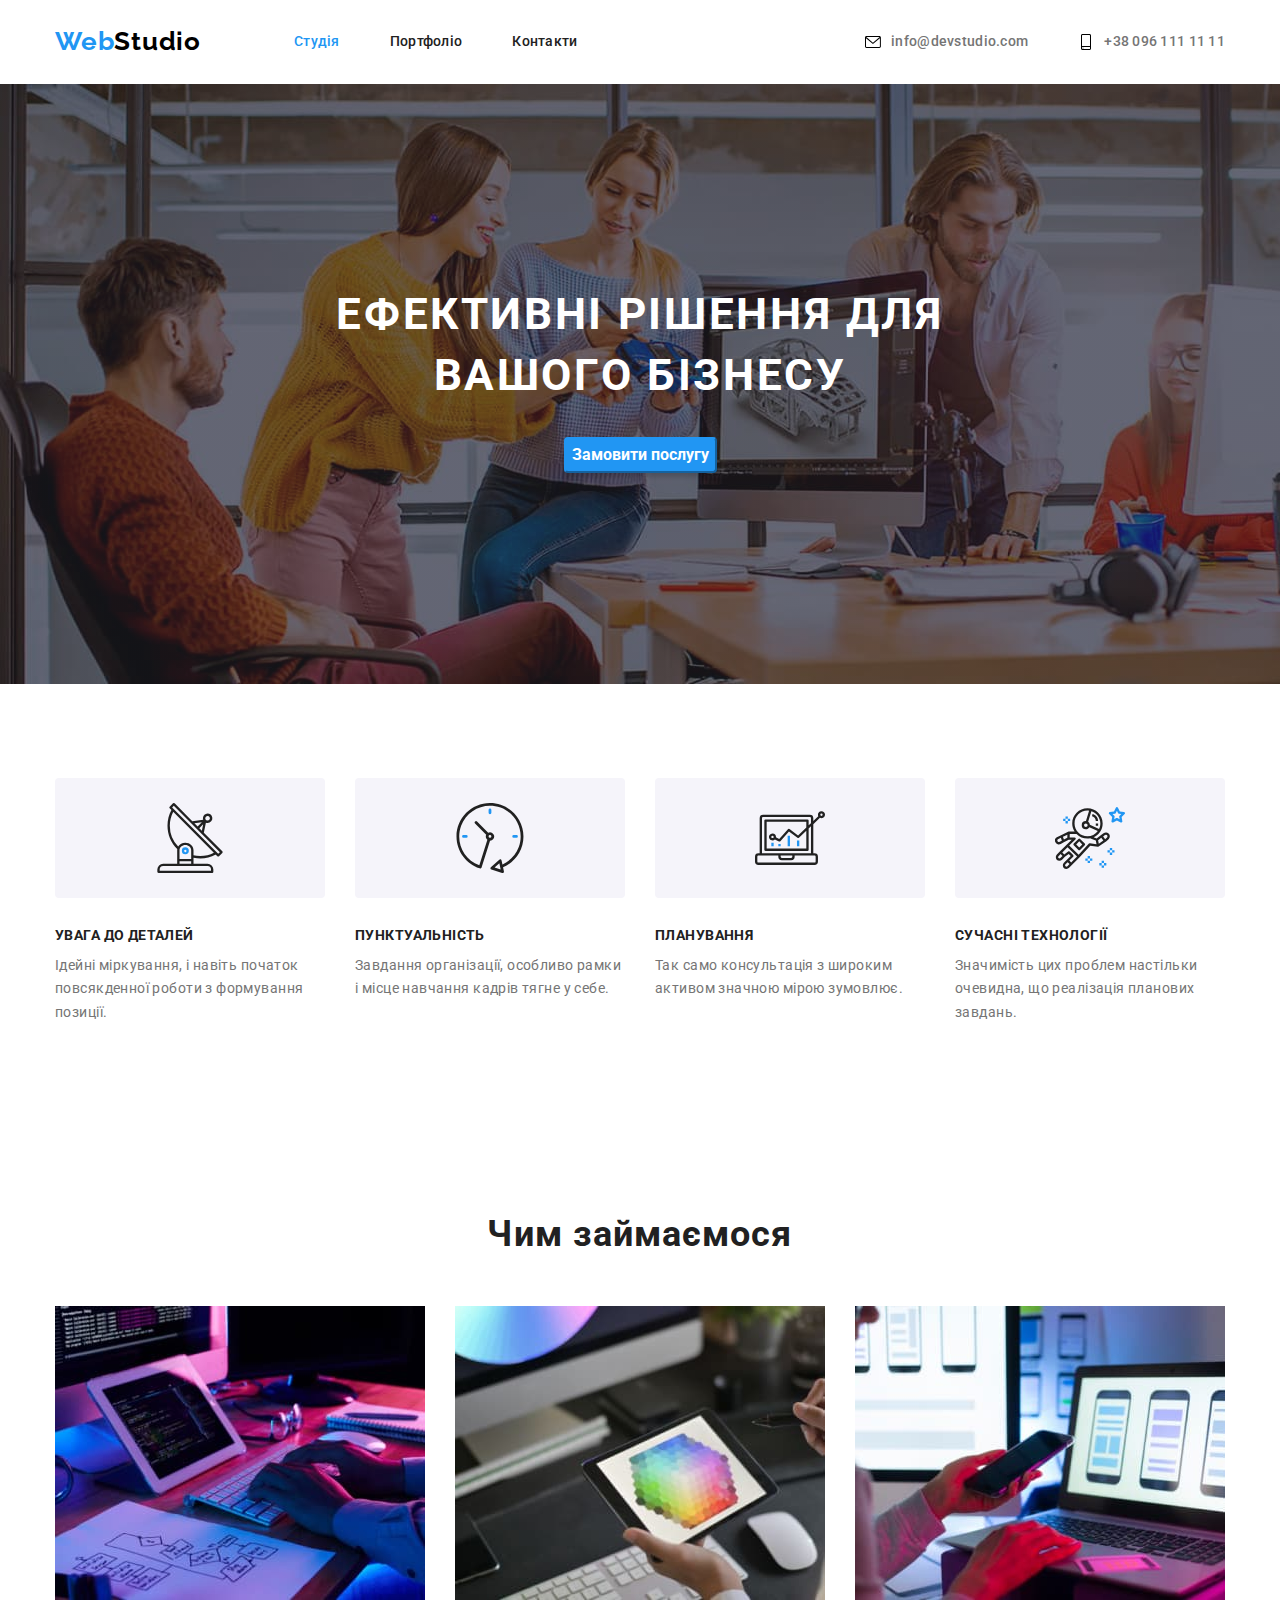
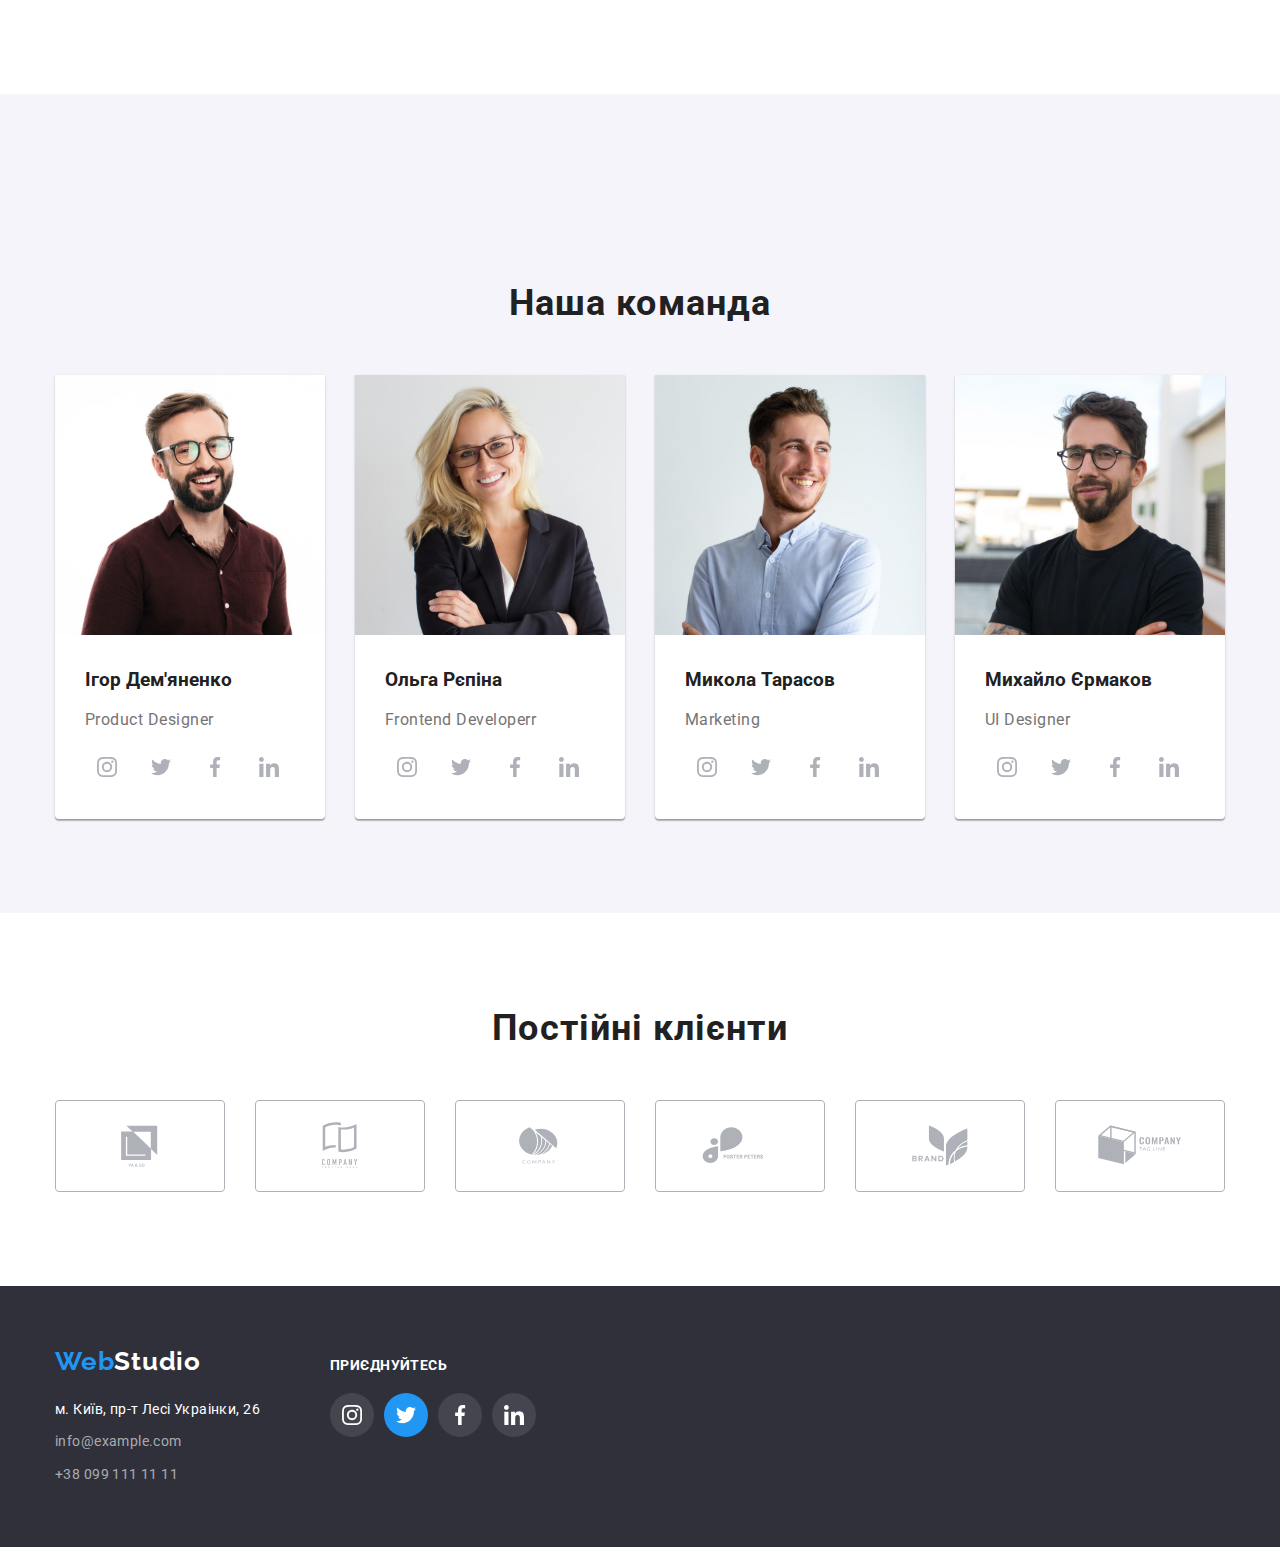
==== commit ab1c2b48: "внесені правки" ====
--- a/index.html
+++ b/index.html
@@ -4,7 +4,7 @@
     <meta charset="UTF-8" />
     <meta http-equiv="X-UA-Compatible" content="IE=edge" />
     <meta name="viewport" content="width=device-width, initial-scale=1.0" />
-    <title>goit-markup-hw-03</title>
+    <title>goit-markup-hw-04</title>
 
     <link rel="preconnect" href="https://fonts.googleapis.com" />
     <link rel="preconnect" href="https://fonts.gstatic.com" crossorigin />
@@ -349,42 +349,42 @@
       <ul class="clients-list">
         <li class="clients-item">
           <a class="clients-link" href="">
-            <svg class="clients-icon" width="41" height="46.7">
+            <svg class="clients-icon" width="94">
             <use href="./images/icons.svg#icon-yaco1"></use>
           </svg>
         </a>
       </li>
       <li class="clients-item">
         <a class="clients-link" href="">
-          <svg class="clients-icon" width="40" height="52">
+          <svg class="clients-icon" width="94">
           <use href="./images/icons.svg#icon-company2"></use>
         </svg>
       </a>
     </li>
     <li class="clients-item">
       <a class="clients-link" href="">
-        <svg class="clients-icon" width="44" height="41">
+        <svg class="clients-icon" width="94">
         <use href="./images/icons.svg#icon-company3"></use>
       </svg>
     </a>
   </li>
   <li class="clients-item">
     <a class="clients-link" href="">
-      <svg class="clients-icon" width="85" height="41">
+      <svg class="clients-icon" width="94">
       <use href="./images/icons.svg#icon-foster-peters4"></use>
     </svg>
   </a>
 </li>
 <li class="clients-item">
   <a class="clients-link" href="">
-    <svg class="clients-icon" width="63" height="46">
+    <svg class="clients-icon" width="94">
     <use href="./images/icons.svg#icon-brand5"></use>
   </svg>
 </a>
 </li>
 <li class="clients-item">
   <a class="clients-link" href="">
-    <svg class="clients-icon" width="94" height="44">
+    <svg class="clients-icon" width="94">
     <use href="./images/icons.svg#icon-tag-line6"></use>
   </svg>
 </a>
--- a/css/styles.css
+++ b/css/styles.css
@@ -501,6 +501,18 @@
 fill: #AFB1B8;
 }
 
+.clients-icon:hover,
+.clients-icon:focus {
+fill: var(--accent-color);
+}
+
+.clients-link:hover,
+.clients-link:focus {
+border-color: var(--accent-color);
+}
+
+
+
 
 
 
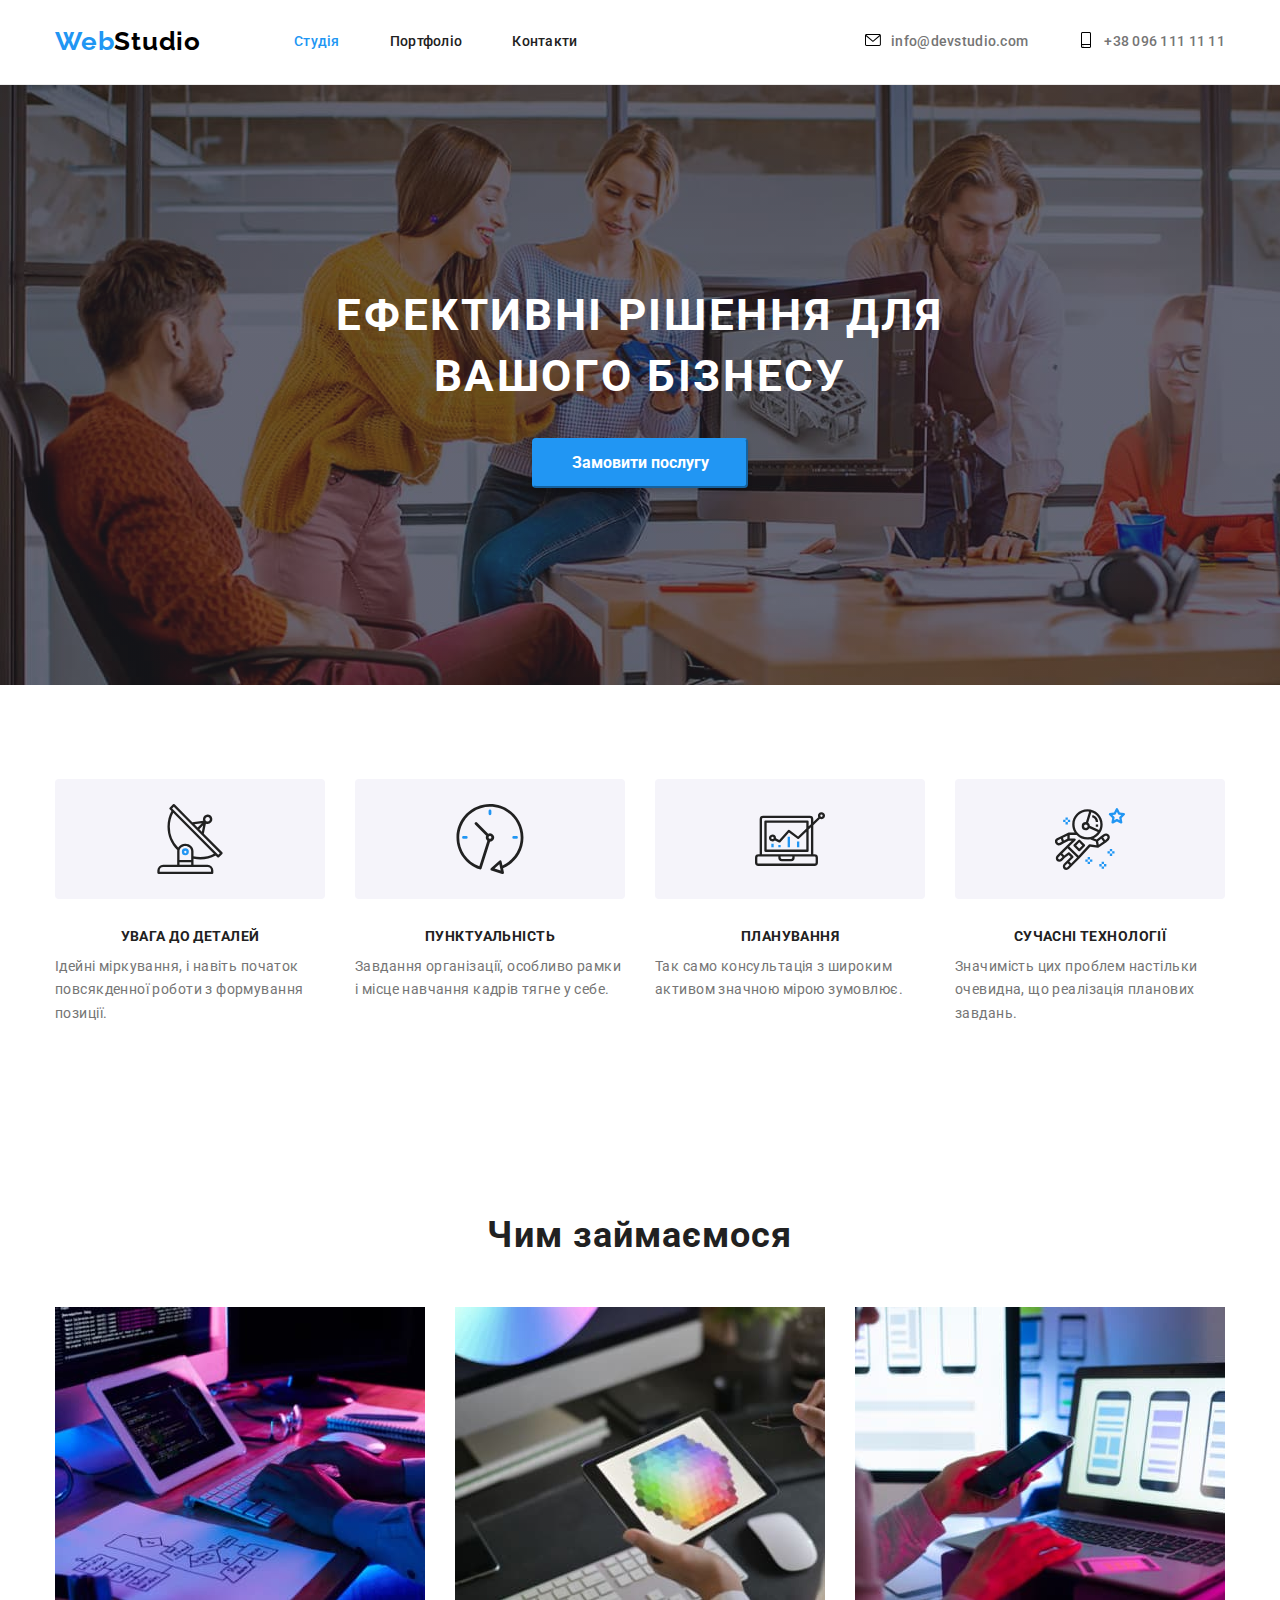
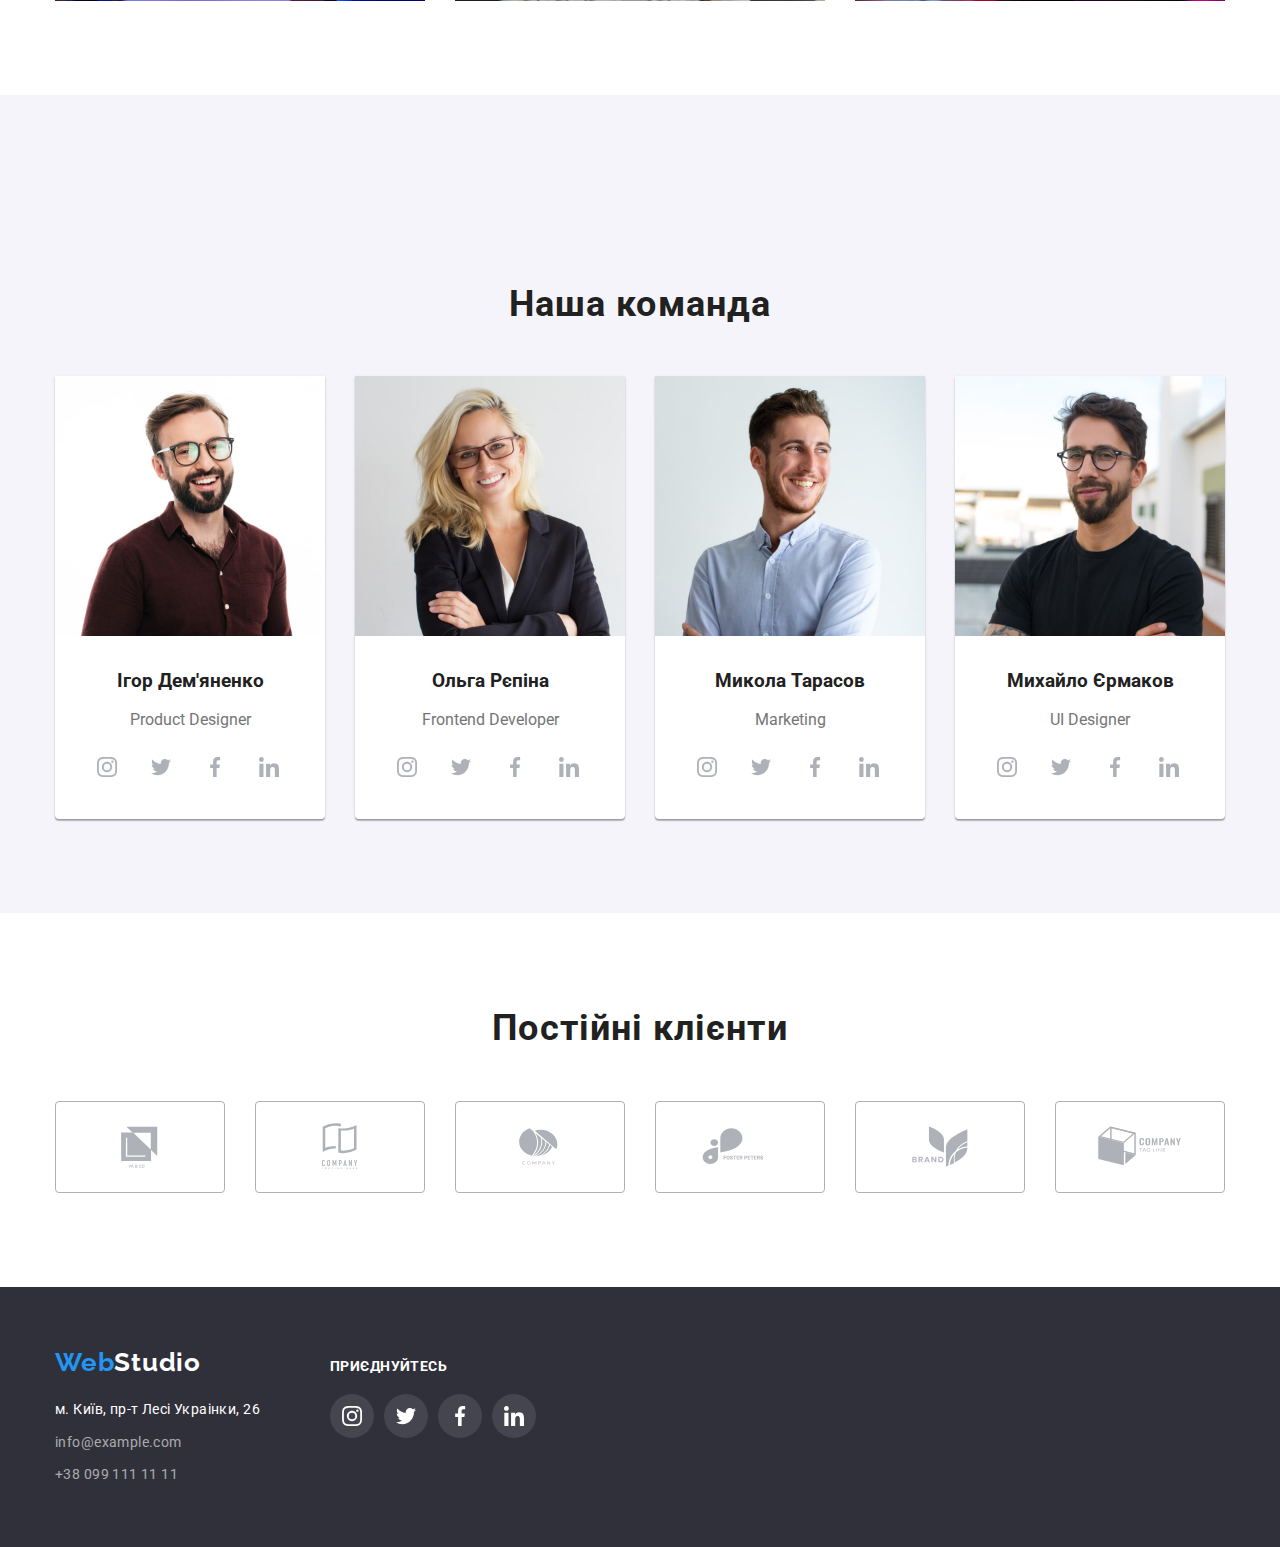
==== commit 334cda4d: "виправлення після перевірки ментором" ====
--- a/index.html
+++ b/index.html
@@ -61,18 +61,16 @@
 
         <ul class="contacts list">
           <li class="contacts-item elements">
-            
-            <svg class="contacts-icon envelope">
+<a class="contacts-link" href="mailto:info@devstudio.com">
+              <svg class="contacts-icon envelope">
               <use href="./images/icons.svg#icon-envelope" width="16" height="16"></use>
-            </svg>
-            <a class="contacts-link" href="mailto:info@devstudio.com">info@devstudio.com</a>
+            </svg>info@devstudio.com</a>
           </li>
-          <li class="contacts-item elements">
-            
-            <svg class="contacts-icon smartphone">
-              <use href="./images/icons.svg#icon-smartphone" width="16" height="16"></use>
-            </svg>
-            <a class="contacts-link" href="tel:+380961111111">+38 096 111 11 11</a></li>
+          <li class="contacts-item elements">         
+            <a class="contacts-link" href="tel:+380961111111">
+              <svg class="contacts-icon smartphone">
+                <use href="./images/icons.svg#icon-smartphone" width="16" height="16"></use>
+              </svg>+38 096 111 11 11</a></li>
         </ul>
       
         </div>
@@ -192,7 +190,7 @@
               <img src="./images/igor.jpg" alt="Ігор" width="270" />
               <div class="name-position">
                 <h3 class="section-title">Ігор Дем'яненко</h3>
-                <p lang="en" class="position">Product Designer</p>
+                <p lang="en" class="position-item">Product Designer</p>
                 <ul class="socials-list">
                   <li class="socials-item">
                     <a class="socials-link" href="https://instagram.com" target="_blank" rel="noopener noreferrer" aria-label="Инстаграм">
@@ -230,7 +228,7 @@
               <img src="./images/olga.jpg" alt="Ольга" width="270" />
               <div class="name-position">
                 <h3 class="section-title">Ольга Рєпіна</h3>
-                <p lang="en" class="position">Frontend Developerr</p>
+                <p lang="en" class="position-item">Frontend Developer</p>
                 <ul class="socials-list">
                   <li class="socials-item">
                     <a class="socials-link" href="https://instagram.com" target="_blank" rel="noopener noreferrer" aria-label="Инстаграм">
@@ -268,7 +266,7 @@
               <img src="./images/mikola.jpg" alt="Микола" width="270" />
               <div class="name-position">
                 <h3 class="section-title">Микола Тарасов</h3>
-                <p lang="en" class="position">Marketing</p>
+                <p lang="en" class="position-item">Marketing</p>
                 <ul class="socials-list">
                   <li class="socials-item">
                     <a class="socials-link" href="https://instagram.com" target="_blank" rel="noopener noreferrer" aria-label="Инстаграм">
@@ -306,7 +304,7 @@
               <img src="./images/mihaylo.jpg" alt="Михайло" width="270" />
               <div class="name-position">
                 <h3 class="section-title">Михайло Єрмаков</h3>
-                <p lang="en" class="position">UI Designer</p>
+                <p lang="en" class="position-item">UI Designer</p>
                 <ul class="socials-list">
                   <li class="socials-item">
                     <a class="socials-link" href="https://instagram.com" target="_blank" rel="noopener noreferrer" aria-label="Инстаграм">
--- a/css/styles.css
+++ b/css/styles.css
@@ -29,6 +29,10 @@
 
 /* header start */
 
+header {
+  border-bottom: 1px solid #ececec;
+}
+
 .container-header {
   display: flex;
   justify-content: space-between;
@@ -85,14 +89,10 @@
   background-color: #ffffff;
 }
 
-.contacts-icon:hover {
-  fill: none;
-  stroke: var(--accent-color);
+.section-address a:hover,
+.section-address a:focus {
+  color: #2196f3;
   cursor: pointer;
-}
-
-.section-address a:hover {
-  color: #2196f3;
 }
 
 .section-address ul {
@@ -149,6 +149,7 @@
   display: inline-block;
 }
 .contacts a {
+  display: flex;
   color: var(--primery-text-color);
   font-weight: 500;
   font-size: 14px;
@@ -157,7 +158,6 @@
   text-decoration: none;
   padding-top: 32px;
   padding-bottom: 32px;
-  display: inline-block;
 }
 
 .site-nav a:hover,
@@ -173,9 +173,11 @@
   margin-right: 50px;
 }
 
-.contacts a:hover,
-.contacts a:focus {
+.contacts.list a:hover,
+.contacts.list a:focus {
+  fill: var(--accent-color);
   color: var(--accent-color);
+  cursor: pointer;
 }
 
 /* header end */
@@ -226,6 +228,8 @@
   font-weight: 700;
   font-size: 16px;
   line-height: 1.9;
+  width: 216px;
+  height: 50px;
 
   border-color: var(--accent-color);
   box-shadow: 0px 4px 4px rgba(0, 0, 0, 0.15);
@@ -404,6 +408,10 @@
   margin-top: 0px;
 }
 
+.section-title {
+  text-align: center;
+}
+
 .position {
   display: inline-block;
   color: var(--primery-text-color);
@@ -414,6 +422,10 @@
   margin-bottom: 16px;
 }
 
+.position-item {
+  text-align: center;
+}
+
 .socials-list {
   display: flex;
   padding: 0;
@@ -421,8 +433,7 @@
   list-style: none;
 }
 
-.socials-icon {
-  display: flex;
+.socials-link {
   fill: #afb1b8;
 }
 
@@ -438,15 +449,11 @@
 
 .socials-link:hover,
 .socials-link:focus {
-  background-color: #188ce8;
-}
-.socials-icon:hover,
-.socials-icon:focus {
   fill: #ffffff;
+  background-color: var(--accent-color);
 }
 
 /* Клієнти */
-
 
 .container-clients {
   width: 1200px;
@@ -471,52 +478,39 @@
 }
 
 .clients-list {
-display: flex;
-list-style: none;
-justify-content: center;
-gap: 30px;
-margin: 0;
-padding: 0;
-padding-bottom: 94px;
-
-}
-
+  display: flex;
+  list-style: none;
+  justify-content: center;
+  gap: 30px;
+  margin: 0;
+  padding: 0;
+  padding-bottom: 94px;
+}
 
 .clients-link {
   display: flex;
   justify-content: center;
   align-items: center;
+  fill: #afb1b8;
 
   width: 170px;
   height: 92px;
 
-
-border: 1px solid #AFB1B8;
-border-radius: 4px;
-
+  border: 1px solid #afb1b8;
+  border-radius: 4px;
 }
 
 .clients-icon {
-display: flex;
-fill: #AFB1B8;
-}
-
-.clients-icon:hover,
-.clients-icon:focus {
-fill: var(--accent-color);
-}
+  display: flex;
+ 
+}
+
 
 .clients-link:hover,
 .clients-link:focus {
-border-color: var(--accent-color);
-}
-
-
-
-
-
-
-
+  border-color: var(--accent-color);
+  fill: var(--accent-color);
+}
 
 /* Футер */
 
@@ -611,6 +605,8 @@
   align-items: center;
 }
 
-.footer-link.twitter {
+.footer-link:hover,
+.footer-link:focus {
+  fill: #ffffff;
   background-color: var(--accent-color);
 }
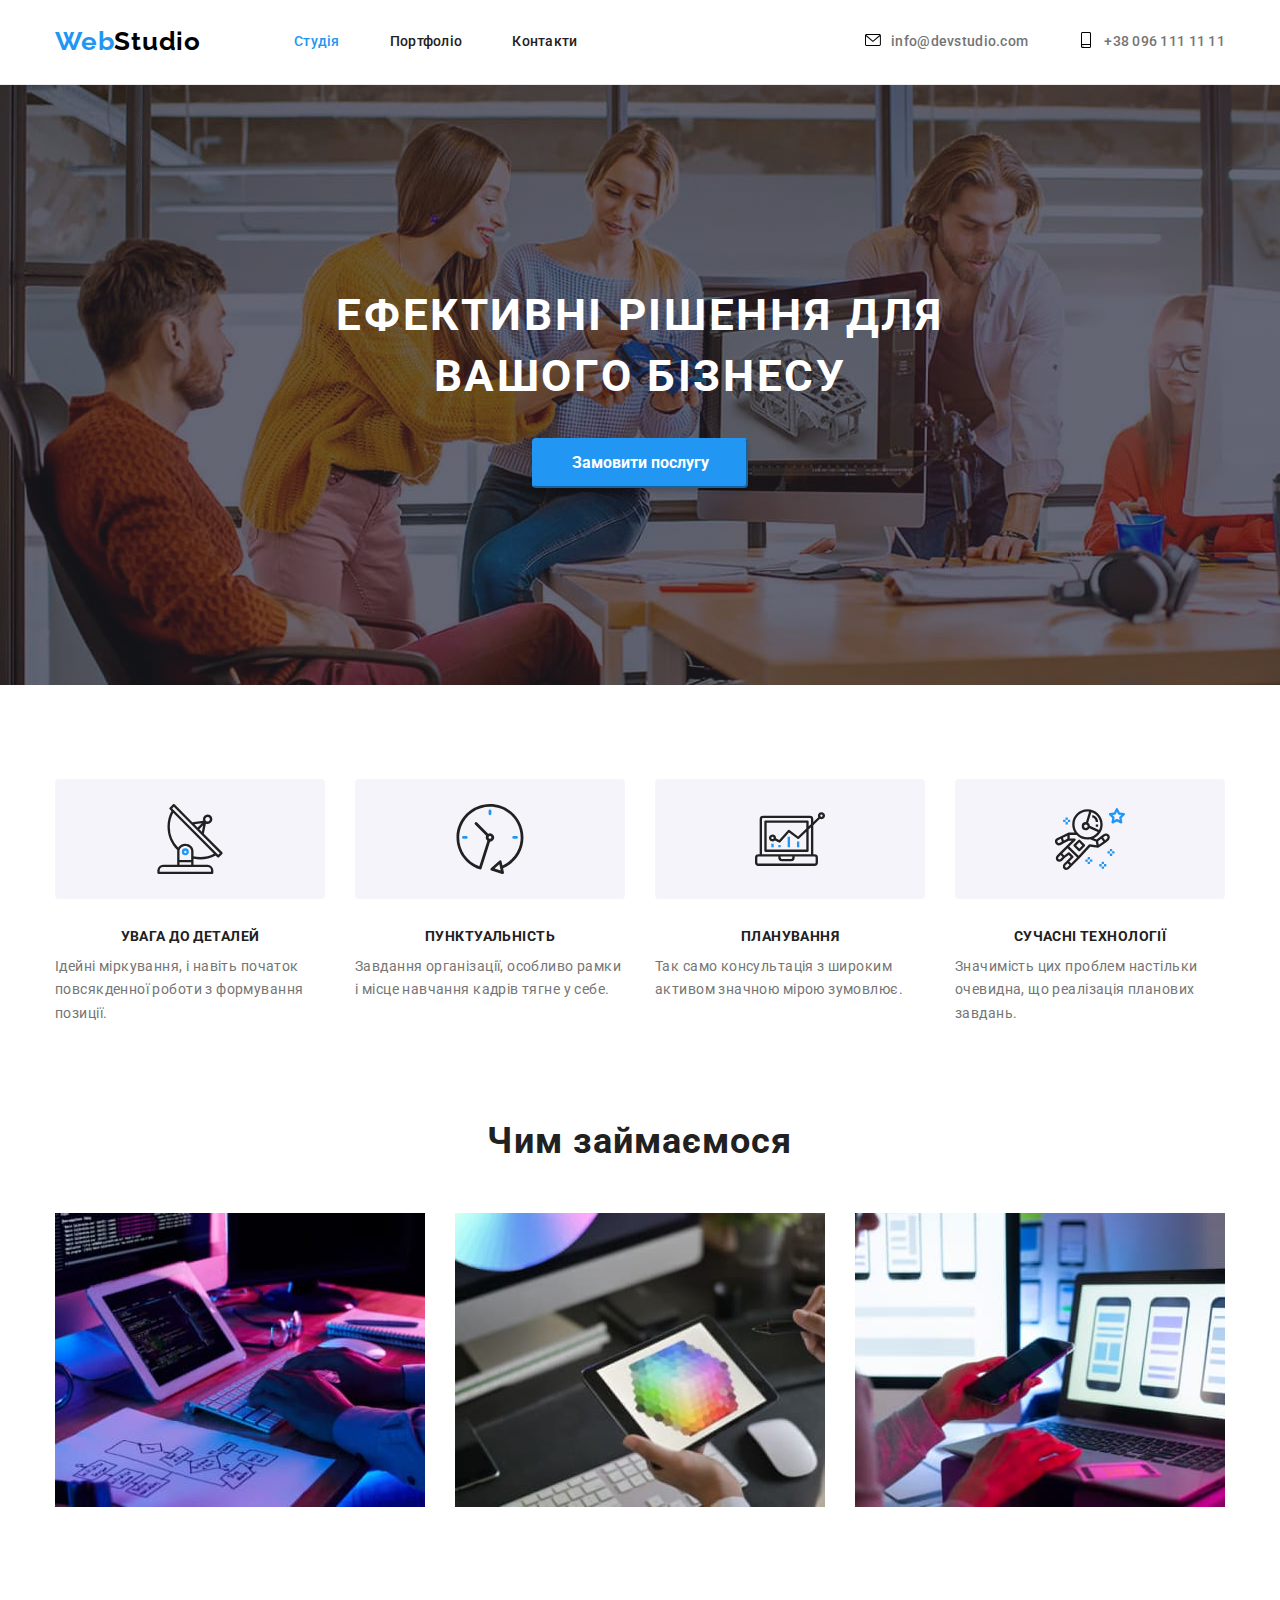
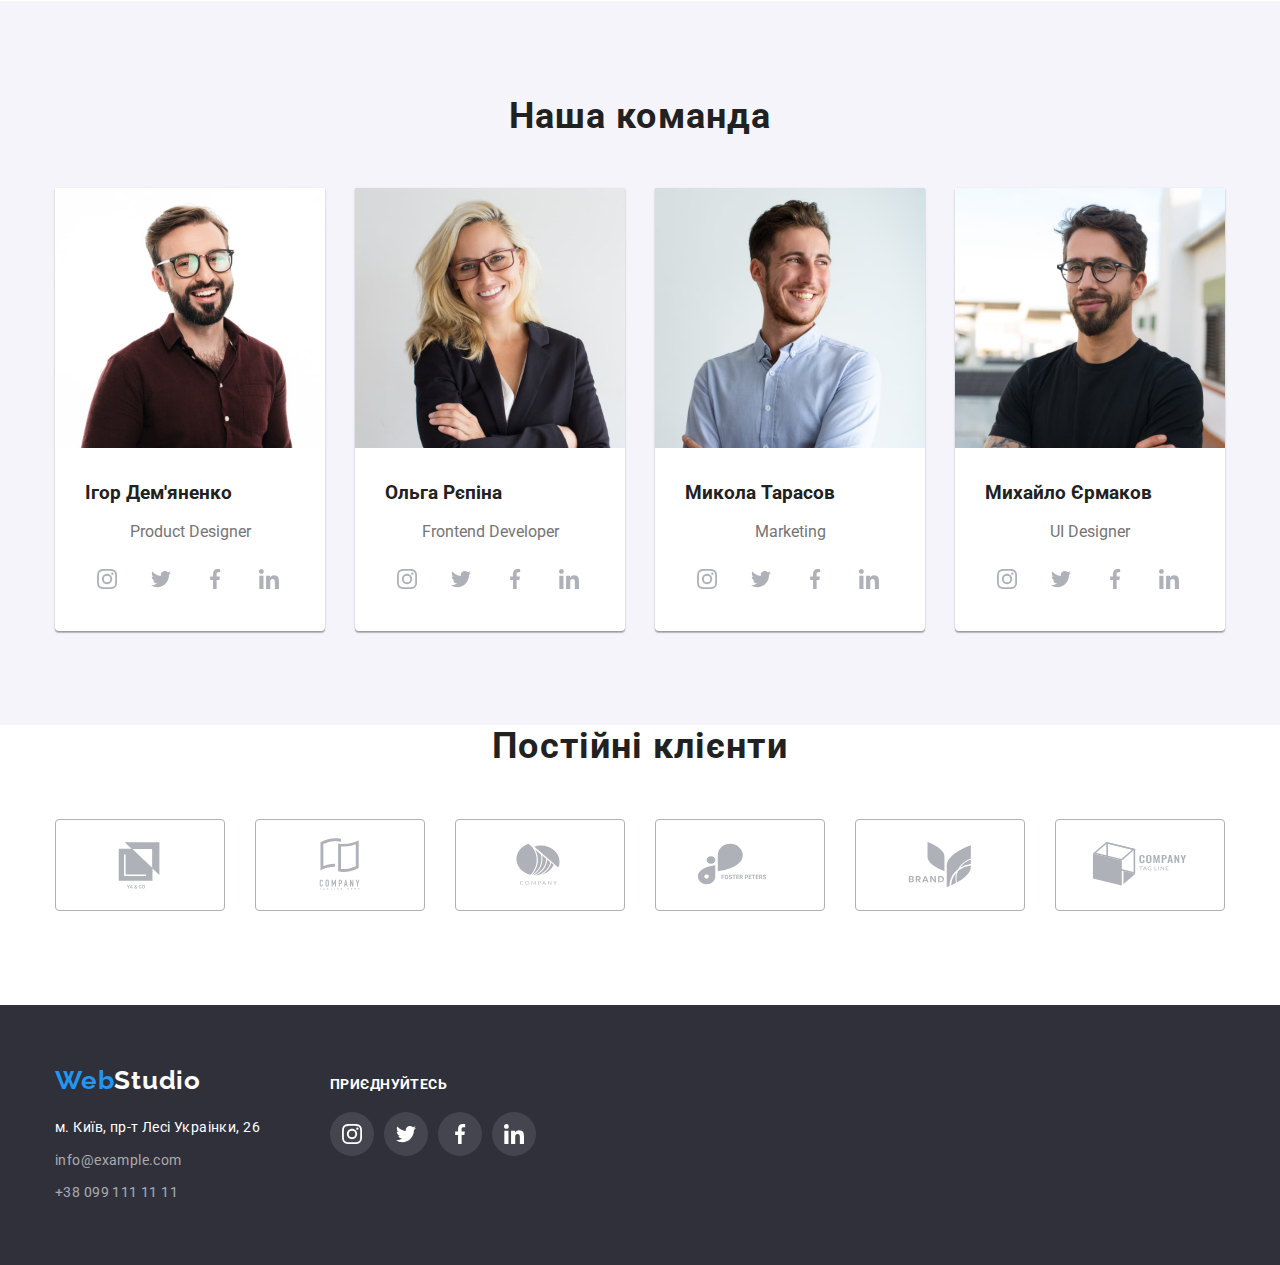
==== commit 662449c5: "внесені правки після коментаря ментора" ====
--- a/index.html
+++ b/index.html
@@ -347,42 +347,42 @@
       <ul class="clients-list">
         <li class="clients-item">
           <a class="clients-link" href="">
-            <svg class="clients-icon" width="94">
+            <svg class="clients-icon" width="106" height="60">
             <use href="./images/icons.svg#icon-yaco1"></use>
           </svg>
         </a>
       </li>
       <li class="clients-item">
         <a class="clients-link" href="">
-          <svg class="clients-icon" width="94">
+          <svg class="clients-icon" width="106" height="60">
           <use href="./images/icons.svg#icon-company2"></use>
         </svg>
       </a>
     </li>
     <li class="clients-item">
       <a class="clients-link" href="">
-        <svg class="clients-icon" width="94">
+        <svg class="clients-icon" width="106" height="60">
         <use href="./images/icons.svg#icon-company3"></use>
       </svg>
     </a>
   </li>
   <li class="clients-item">
     <a class="clients-link" href="">
-      <svg class="clients-icon" width="94">
+      <svg class="clients-icon" width="106" height="60">
       <use href="./images/icons.svg#icon-foster-peters4"></use>
     </svg>
   </a>
 </li>
 <li class="clients-item">
   <a class="clients-link" href="">
-    <svg class="clients-icon" width="94">
+    <svg class="clients-icon" width="106" height="60">
     <use href="./images/icons.svg#icon-brand5"></use>
   </svg>
 </a>
 </li>
 <li class="clients-item">
   <a class="clients-link" href="">
-    <svg class="clients-icon" width="94">
+    <svg class="clients-icon" width="106" height="60">
     <use href="./images/icons.svg#icon-tag-line6"></use>
   </svg>
 </a>
--- a/css/styles.css
+++ b/css/styles.css
@@ -268,9 +268,10 @@
   text-transform: uppercase;
   margin-top: 0px;
   margin-bottom: 10px;
-}
-
-.benefits.list .section-text {
+  text-align: center;
+}
+
+.section-text {
   color: var(--primery-text-color);
   font-size: 14px;
   line-height: 1.7;
@@ -408,10 +409,6 @@
   margin-top: 0px;
 }
 
-.section-title {
-  text-align: center;
-}
-
 .position {
   display: inline-block;
   color: var(--primery-text-color);
@@ -473,8 +470,8 @@
   margin-right: auto;
   margin-top: 0px;
   margin-bottom: 50px;
-  padding-top: 94px;
   text-align: center;
+
 }
 
 .clients-list {
